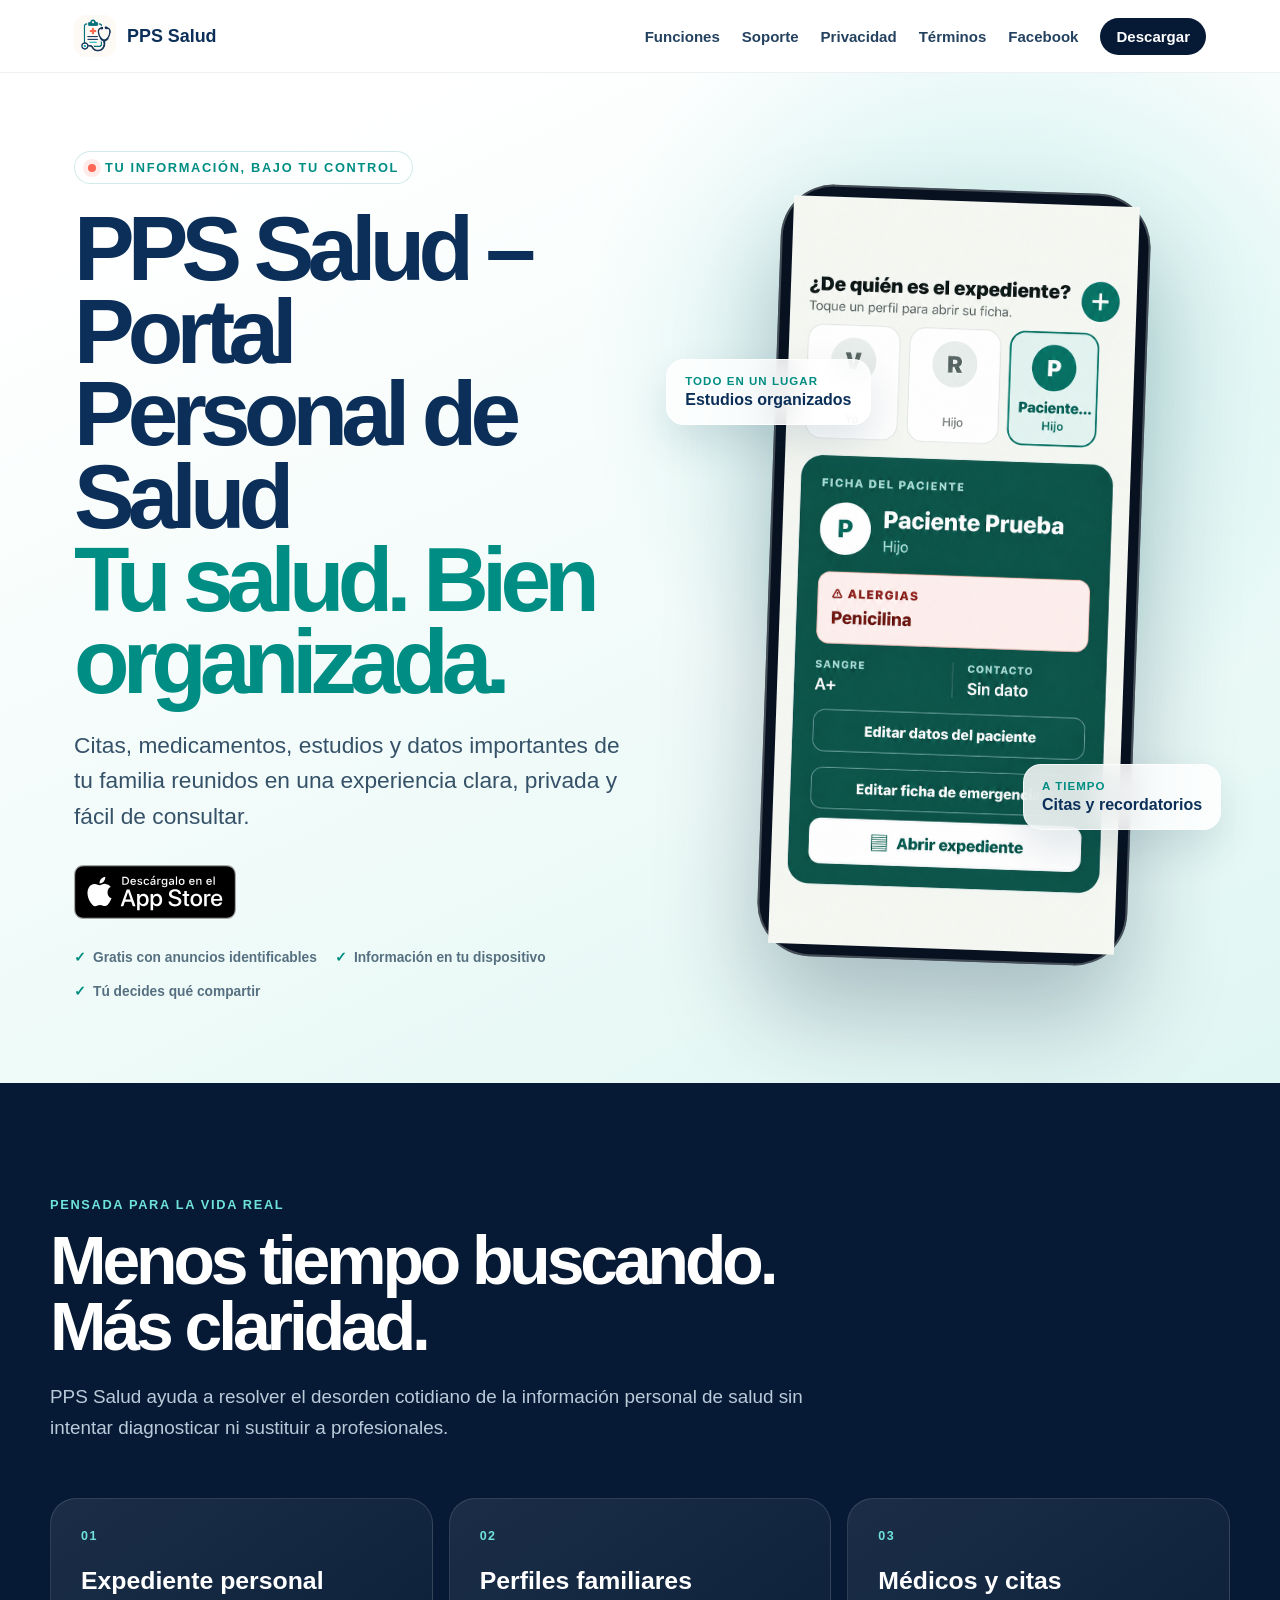
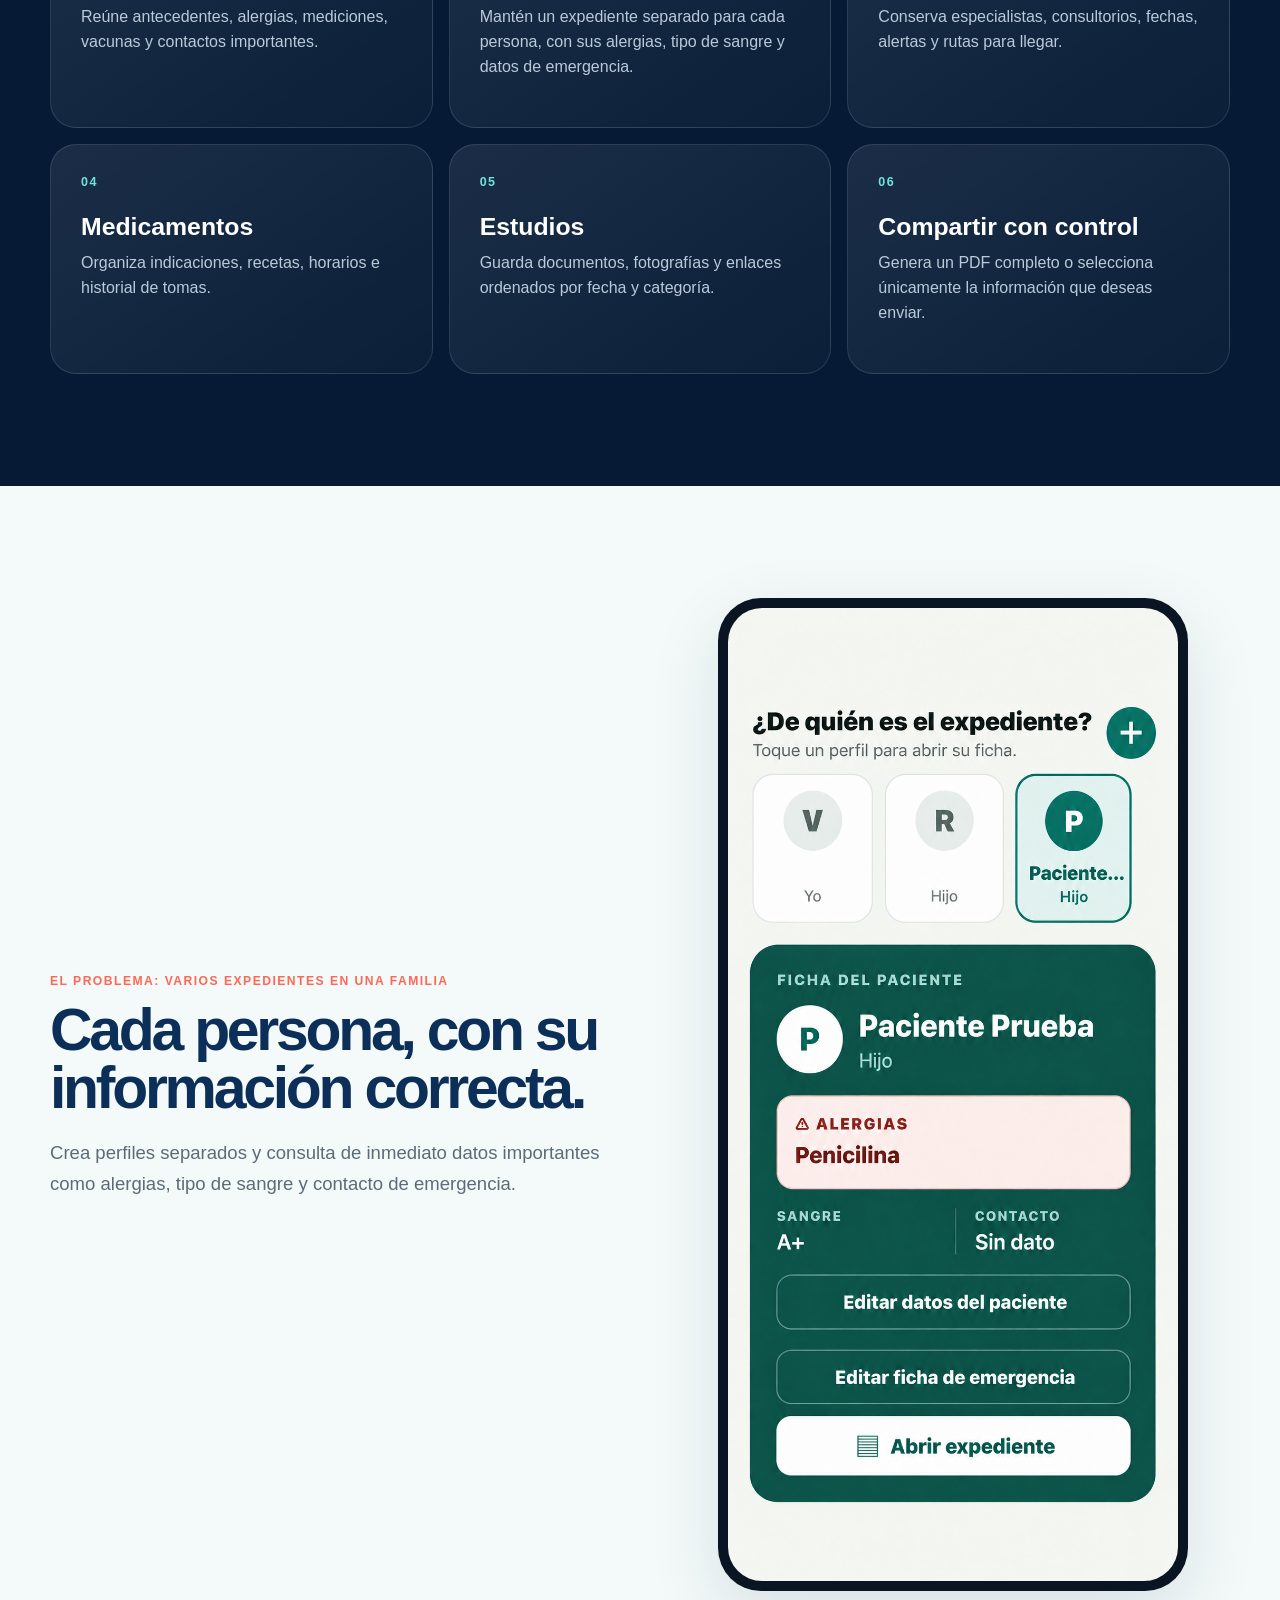
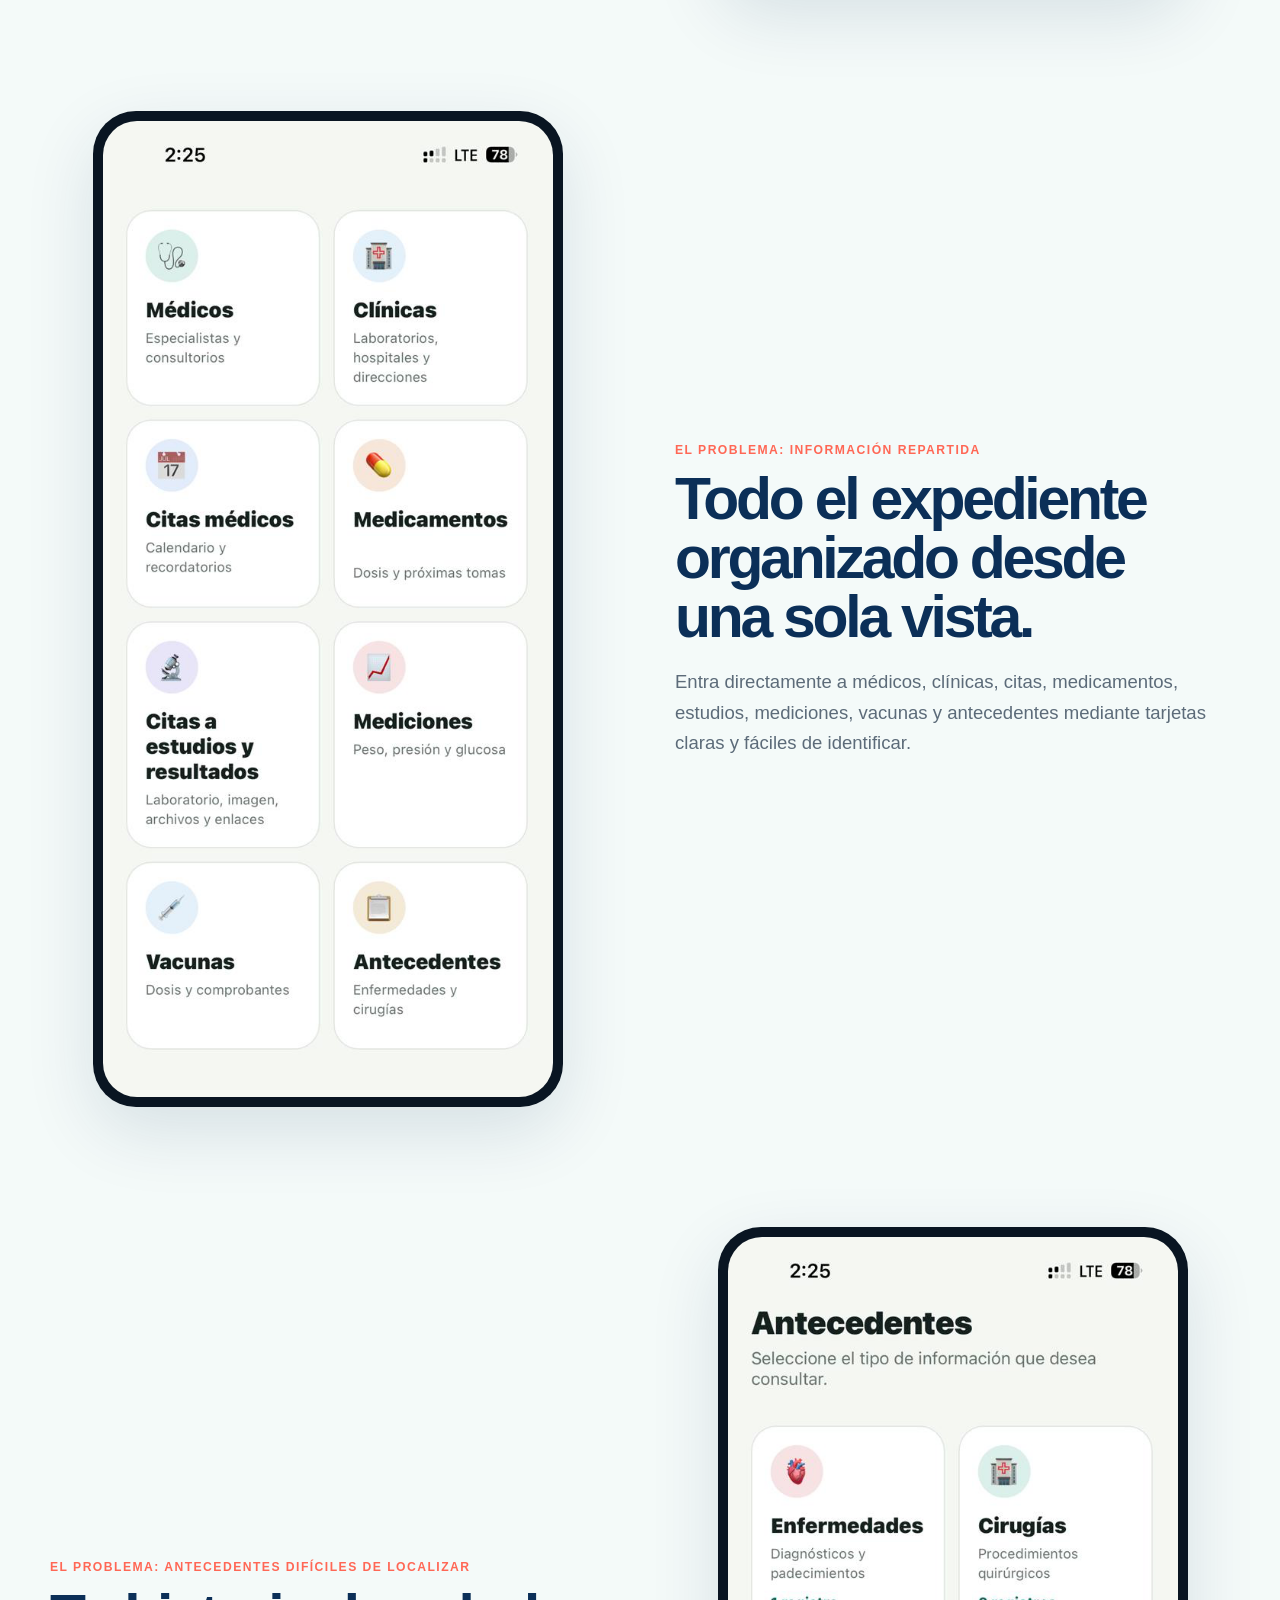
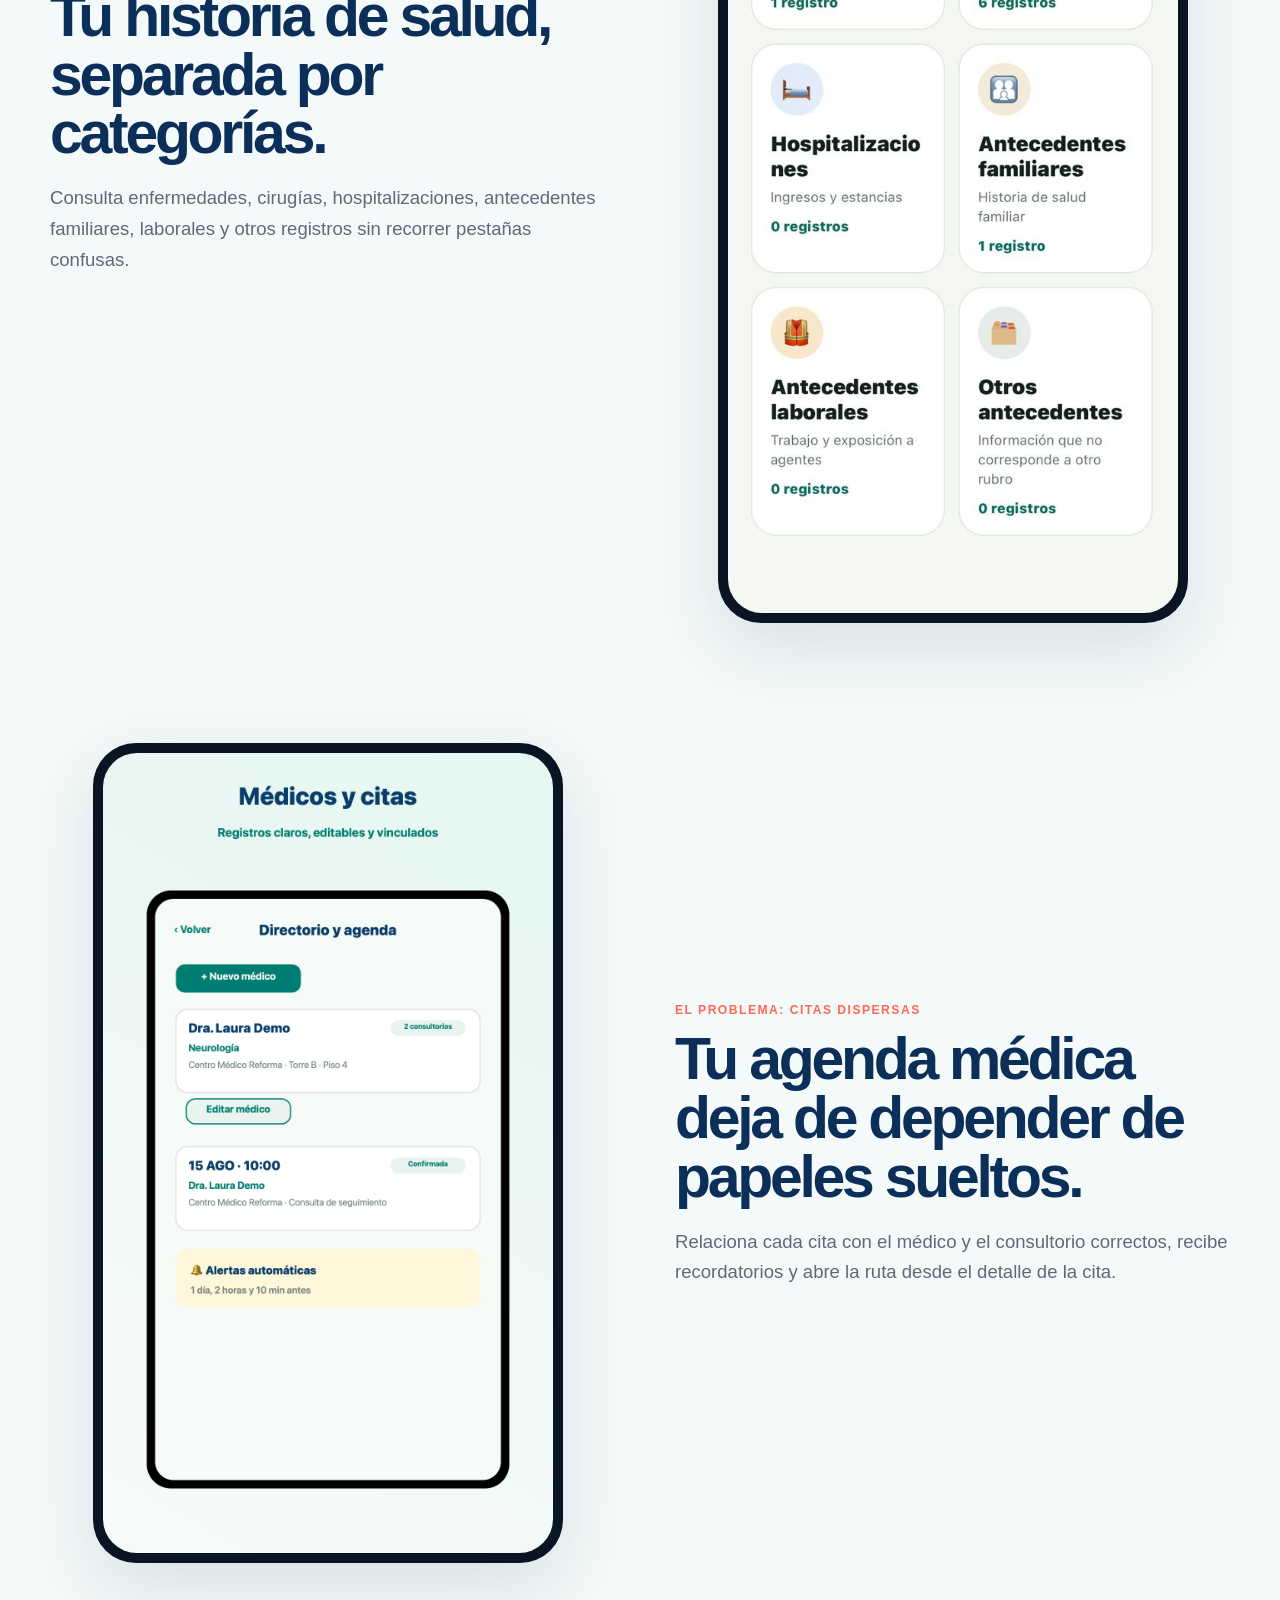
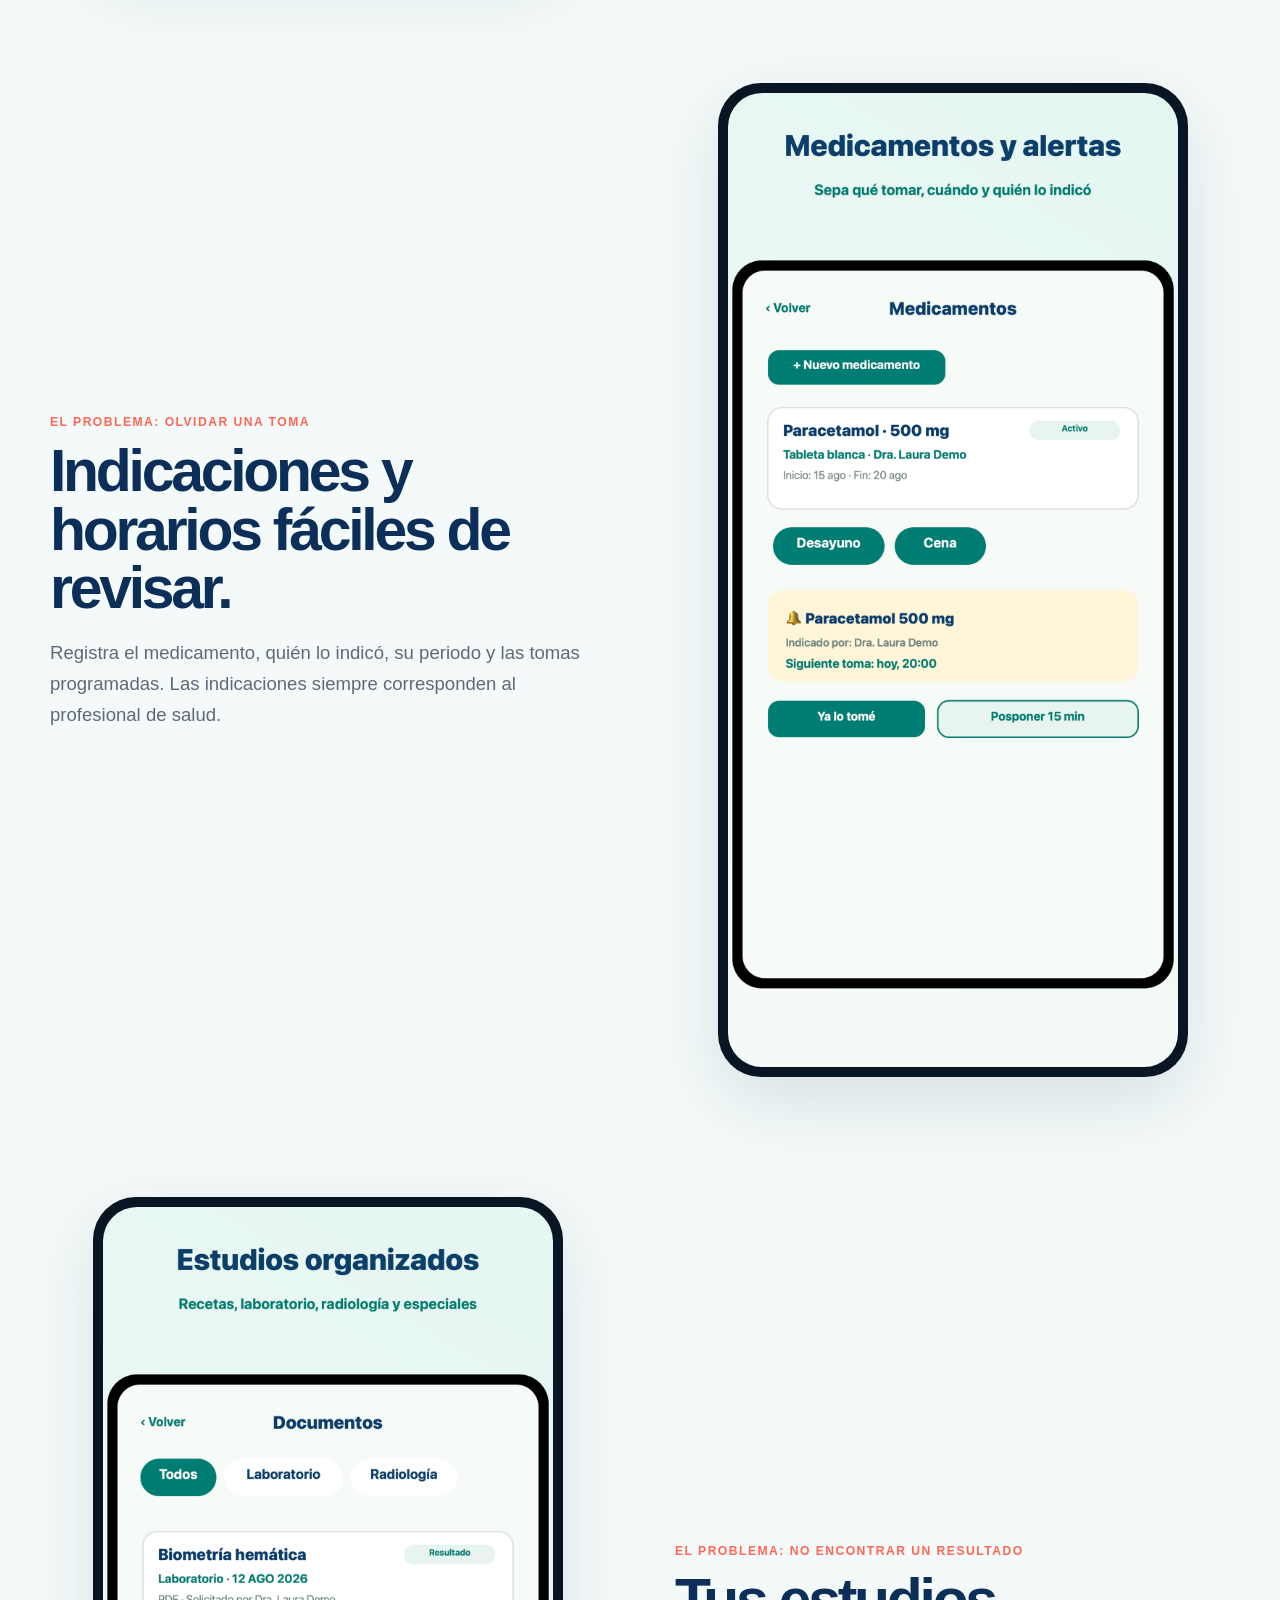
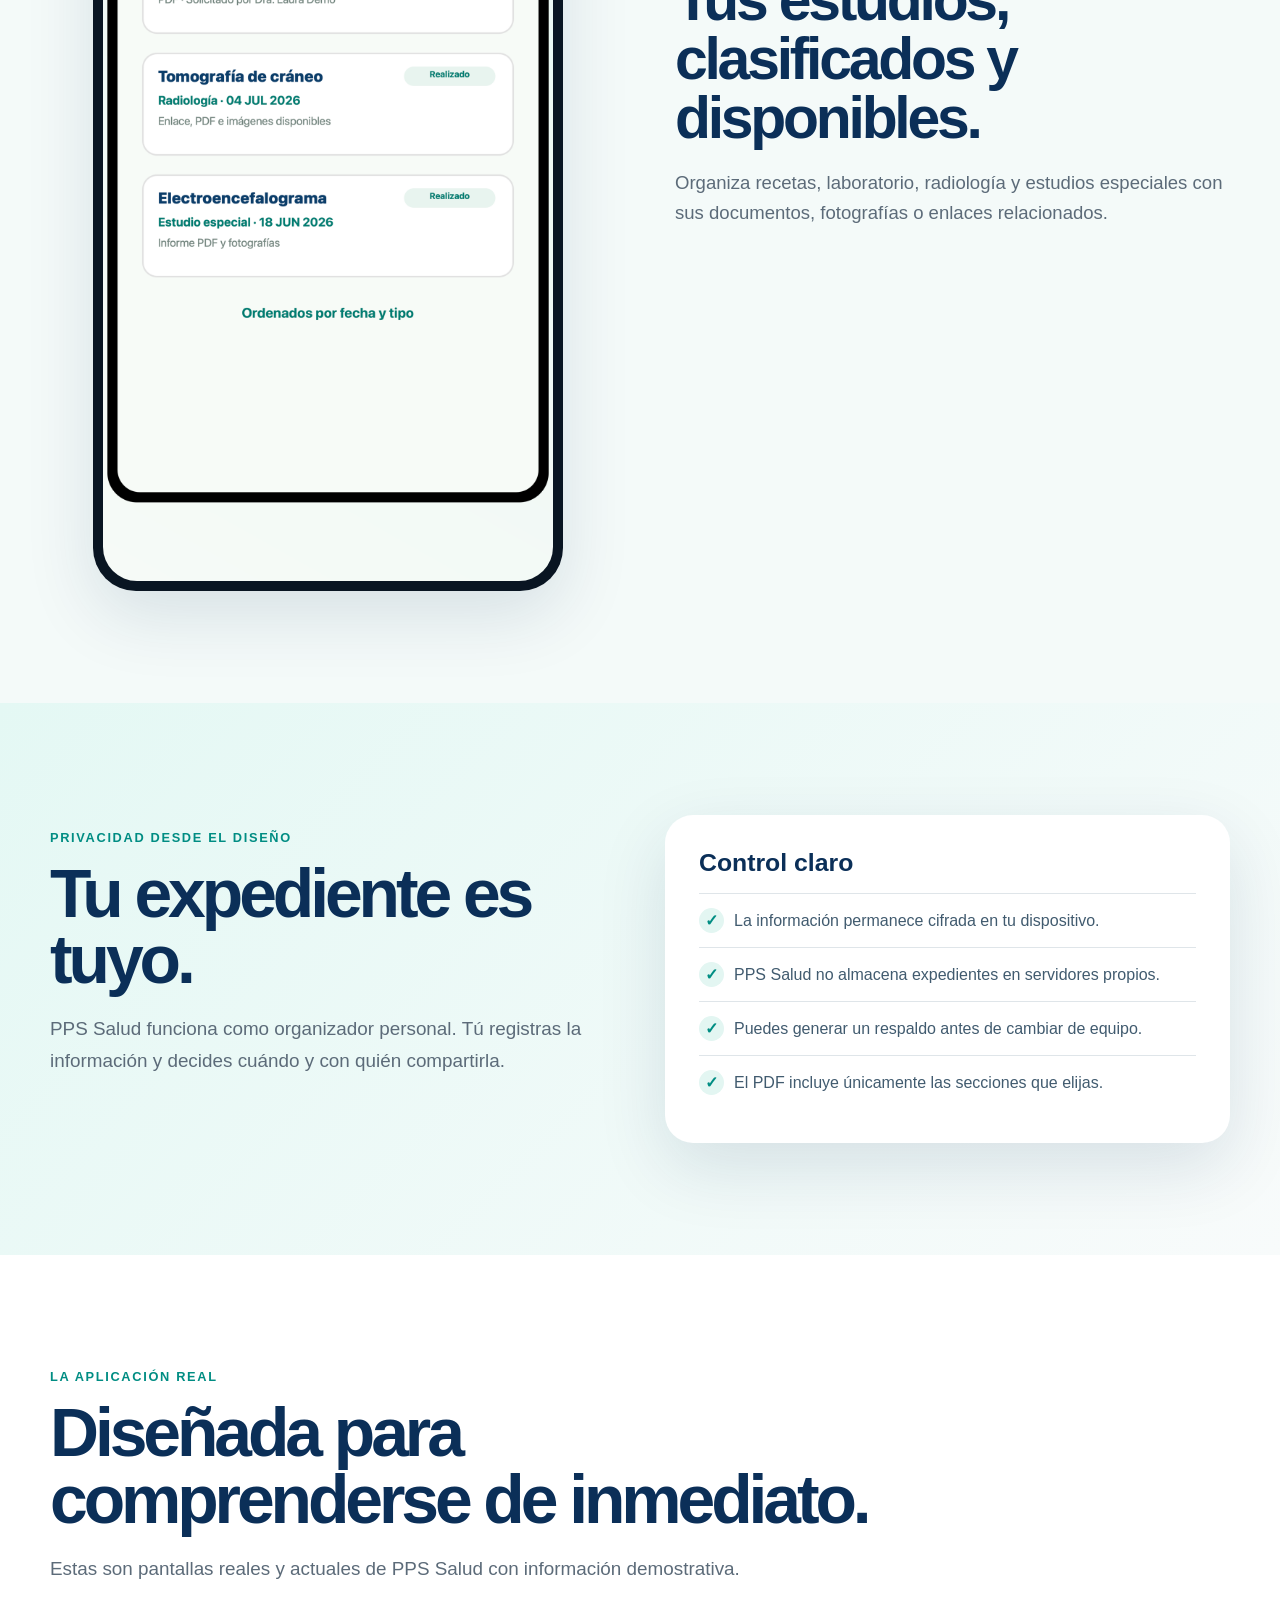
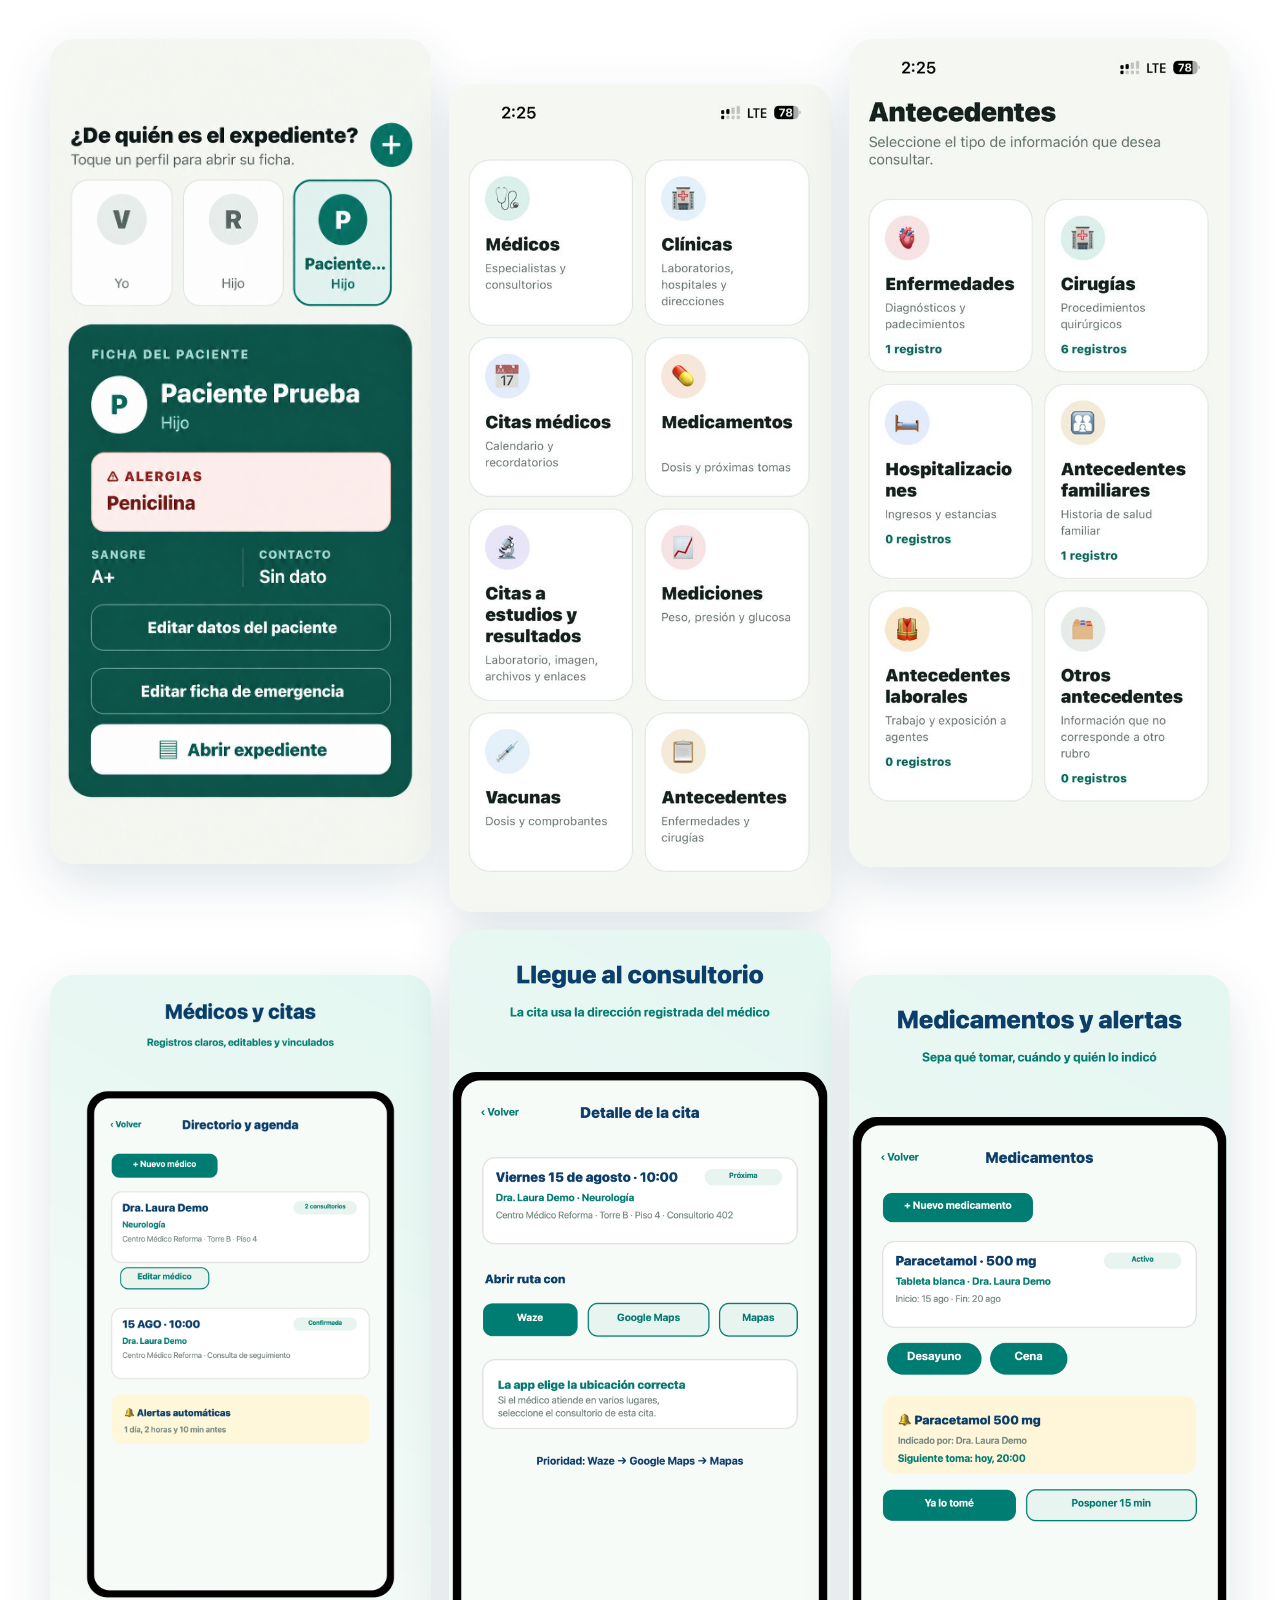
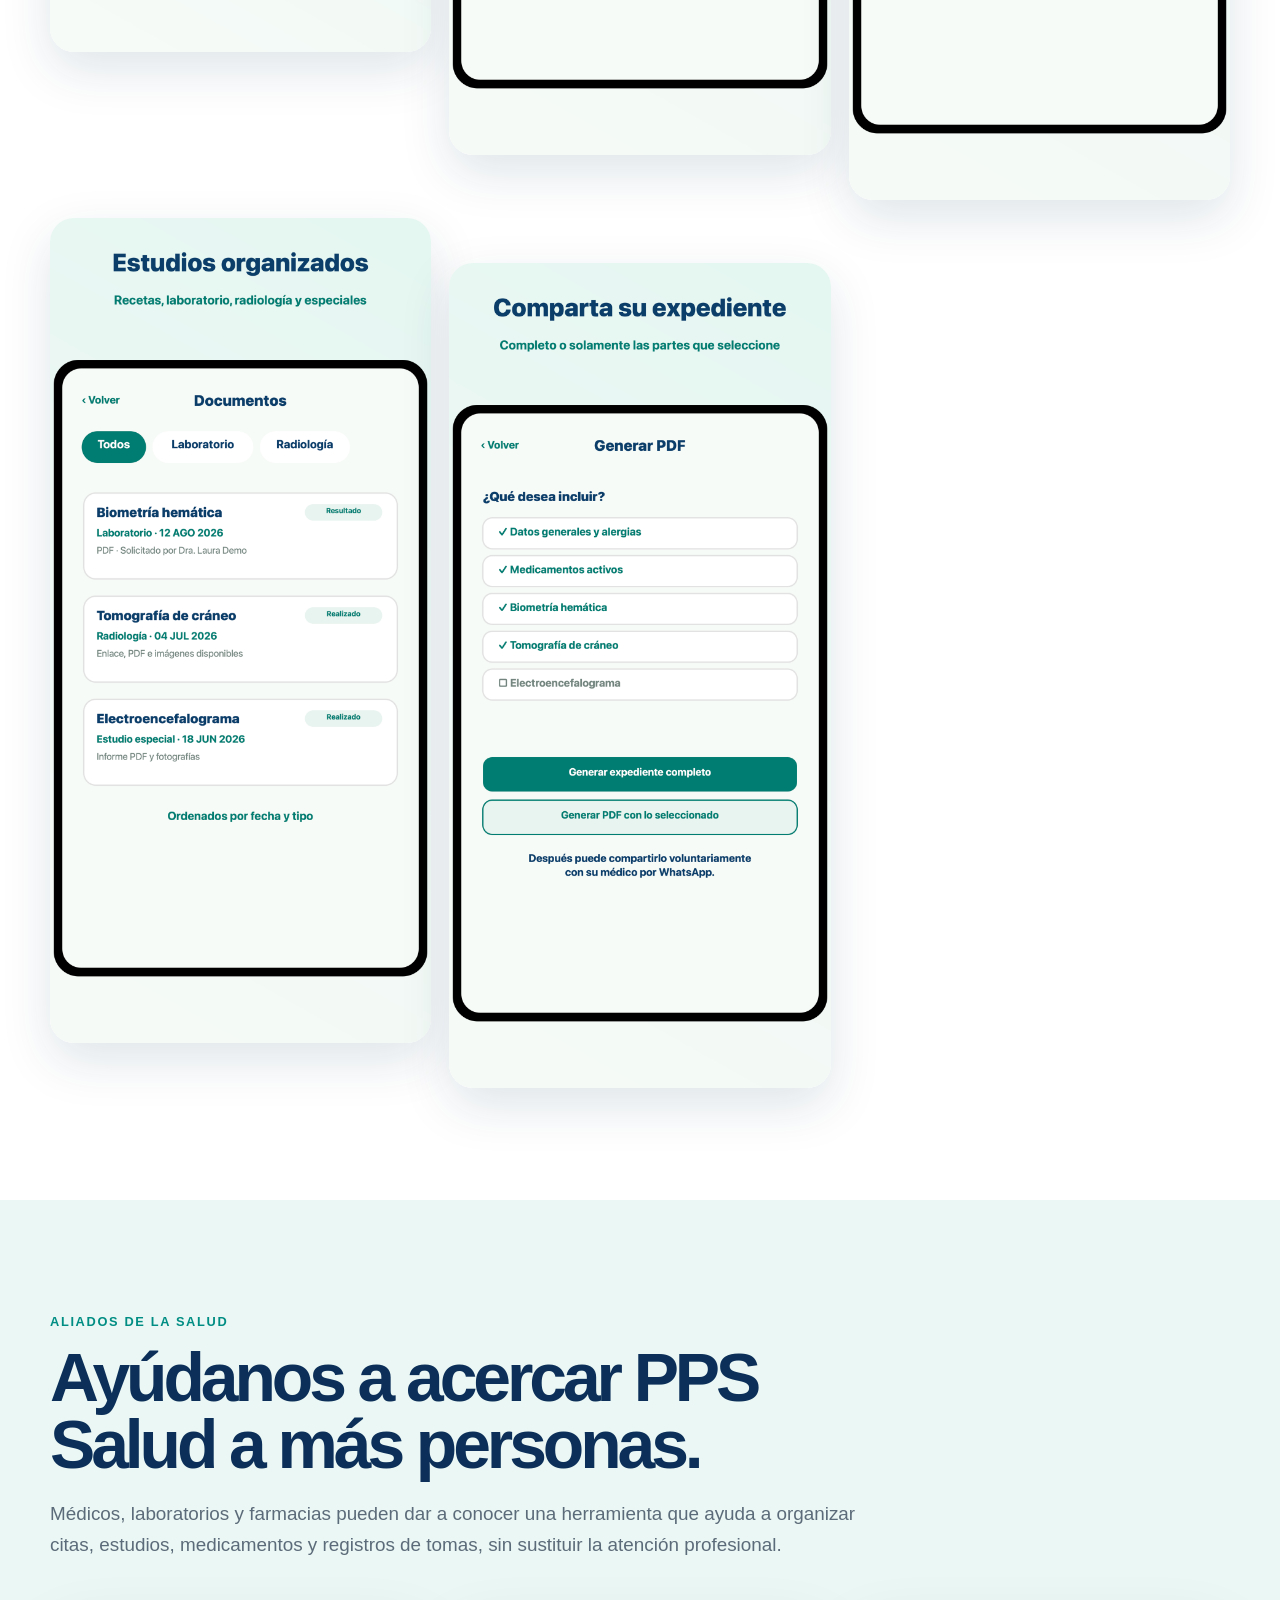
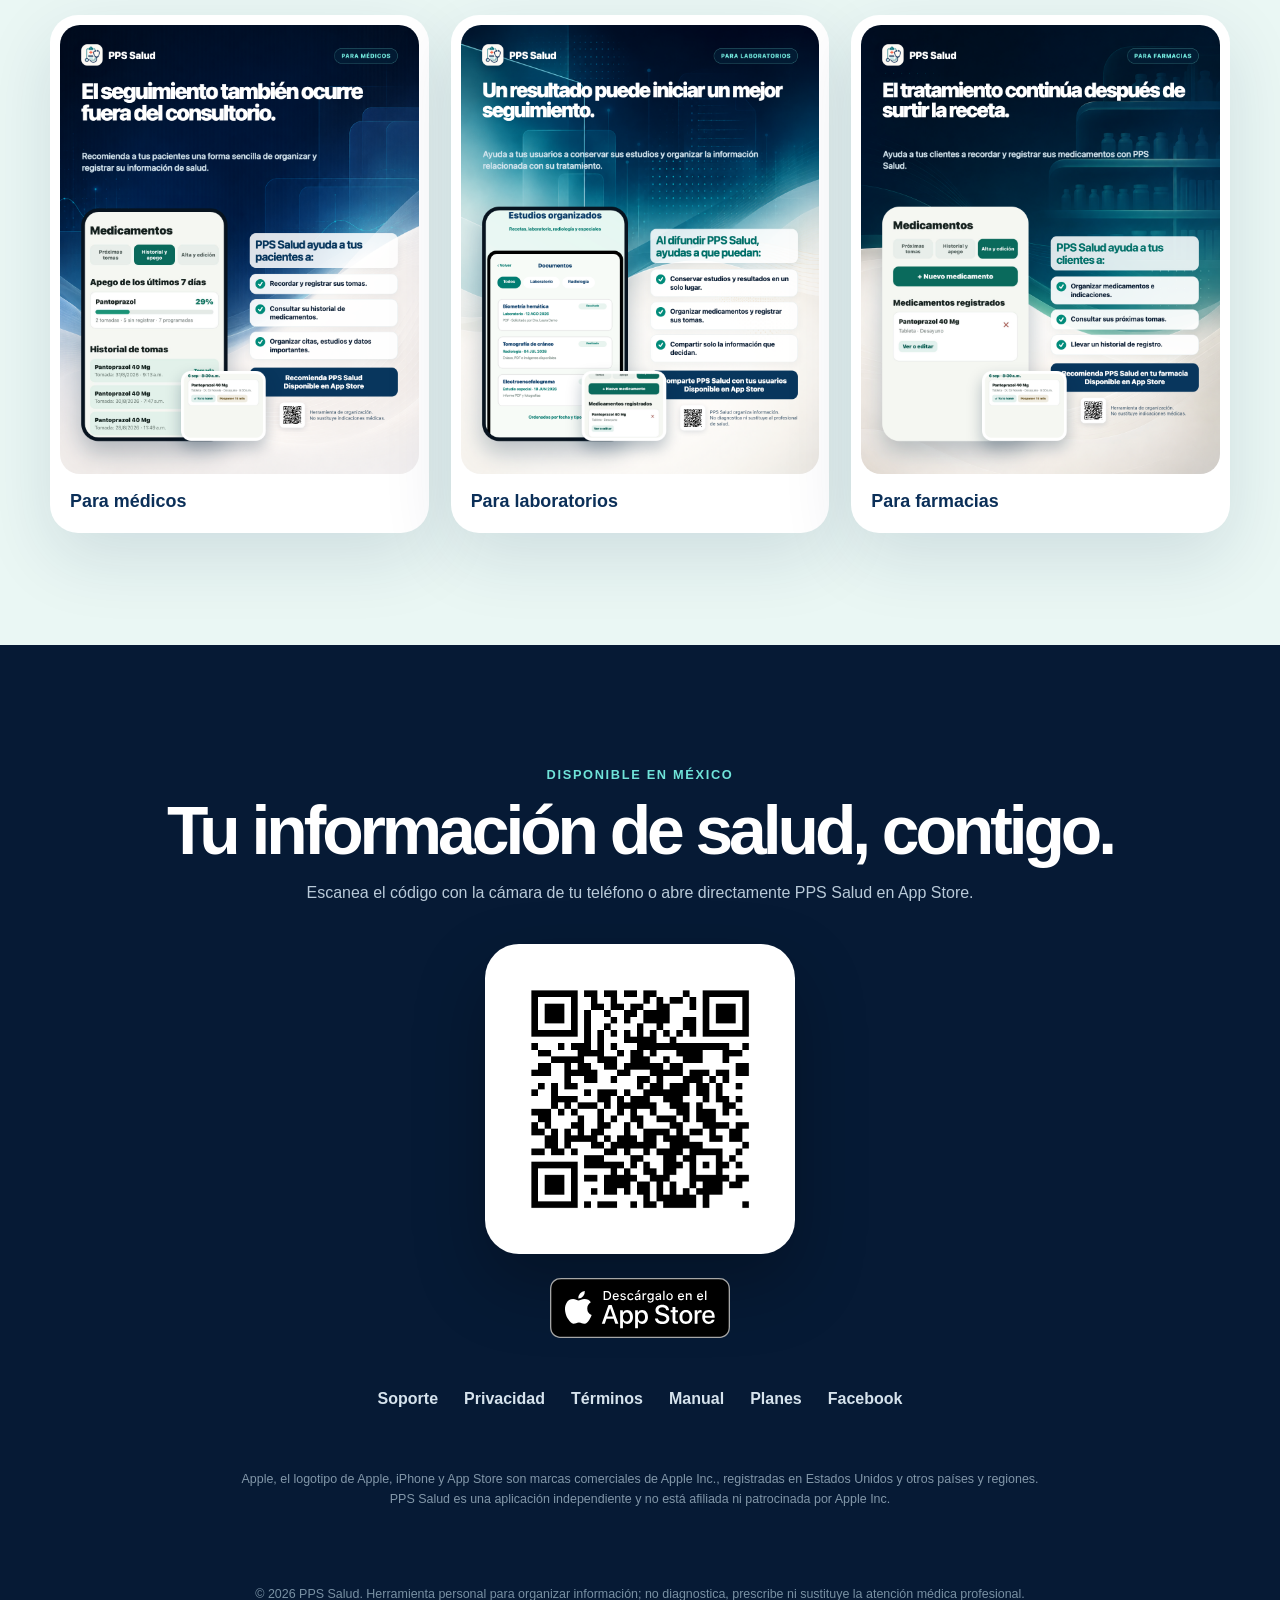
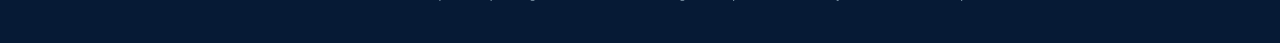
==== conoce/index.html @ cf71a332 "Convierte ppssalud.com en el sitio principal" ====
<!doctype html>
<html lang="es-MX">
<head>
  <meta charset="utf-8">
  <meta name="viewport" content="width=device-width,initial-scale=1">
  <title>PPS Salud</title>
  <link rel="canonical" href="https://ppssalud.com/">
  <meta http-equiv="refresh" content="0;url=/">
  <script>location.replace('/');</script>
</head>
<body><p><a href="/">Ir al inicio de PPS Salud</a></p></body>
</html>
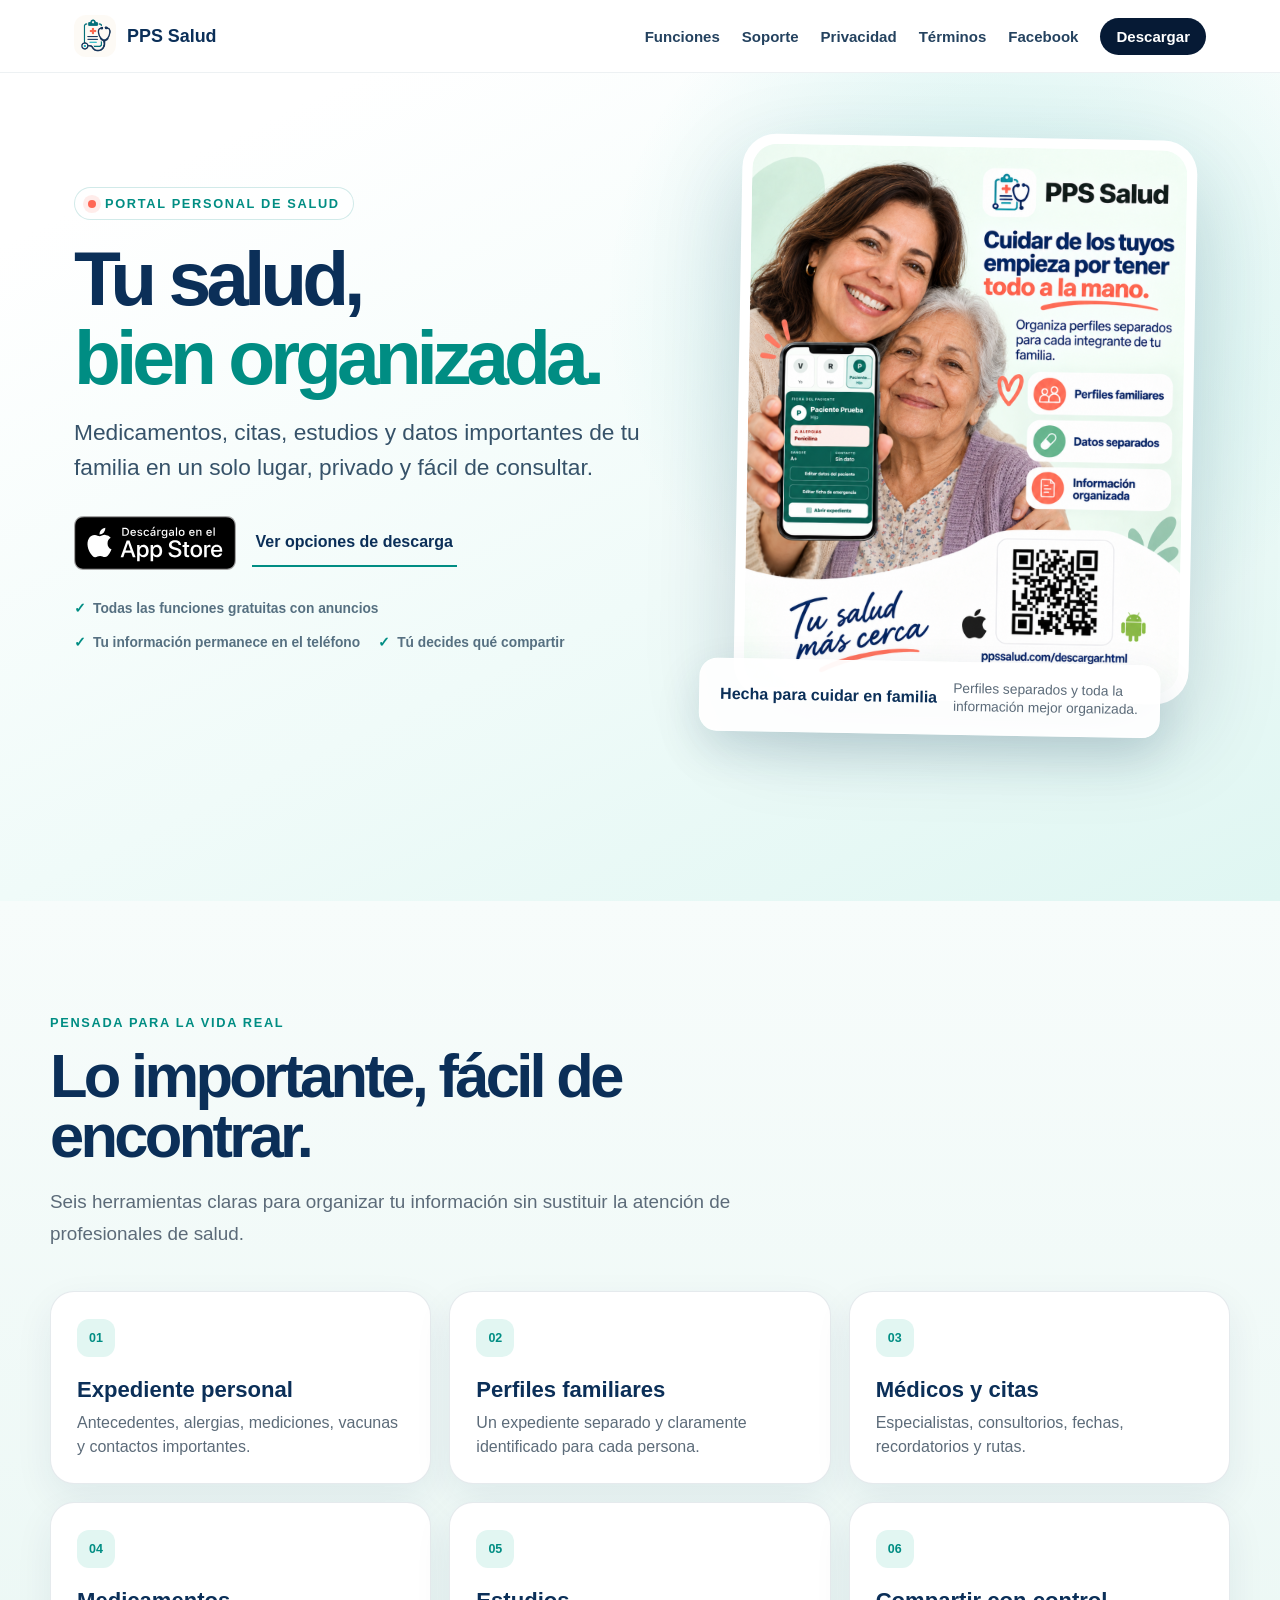
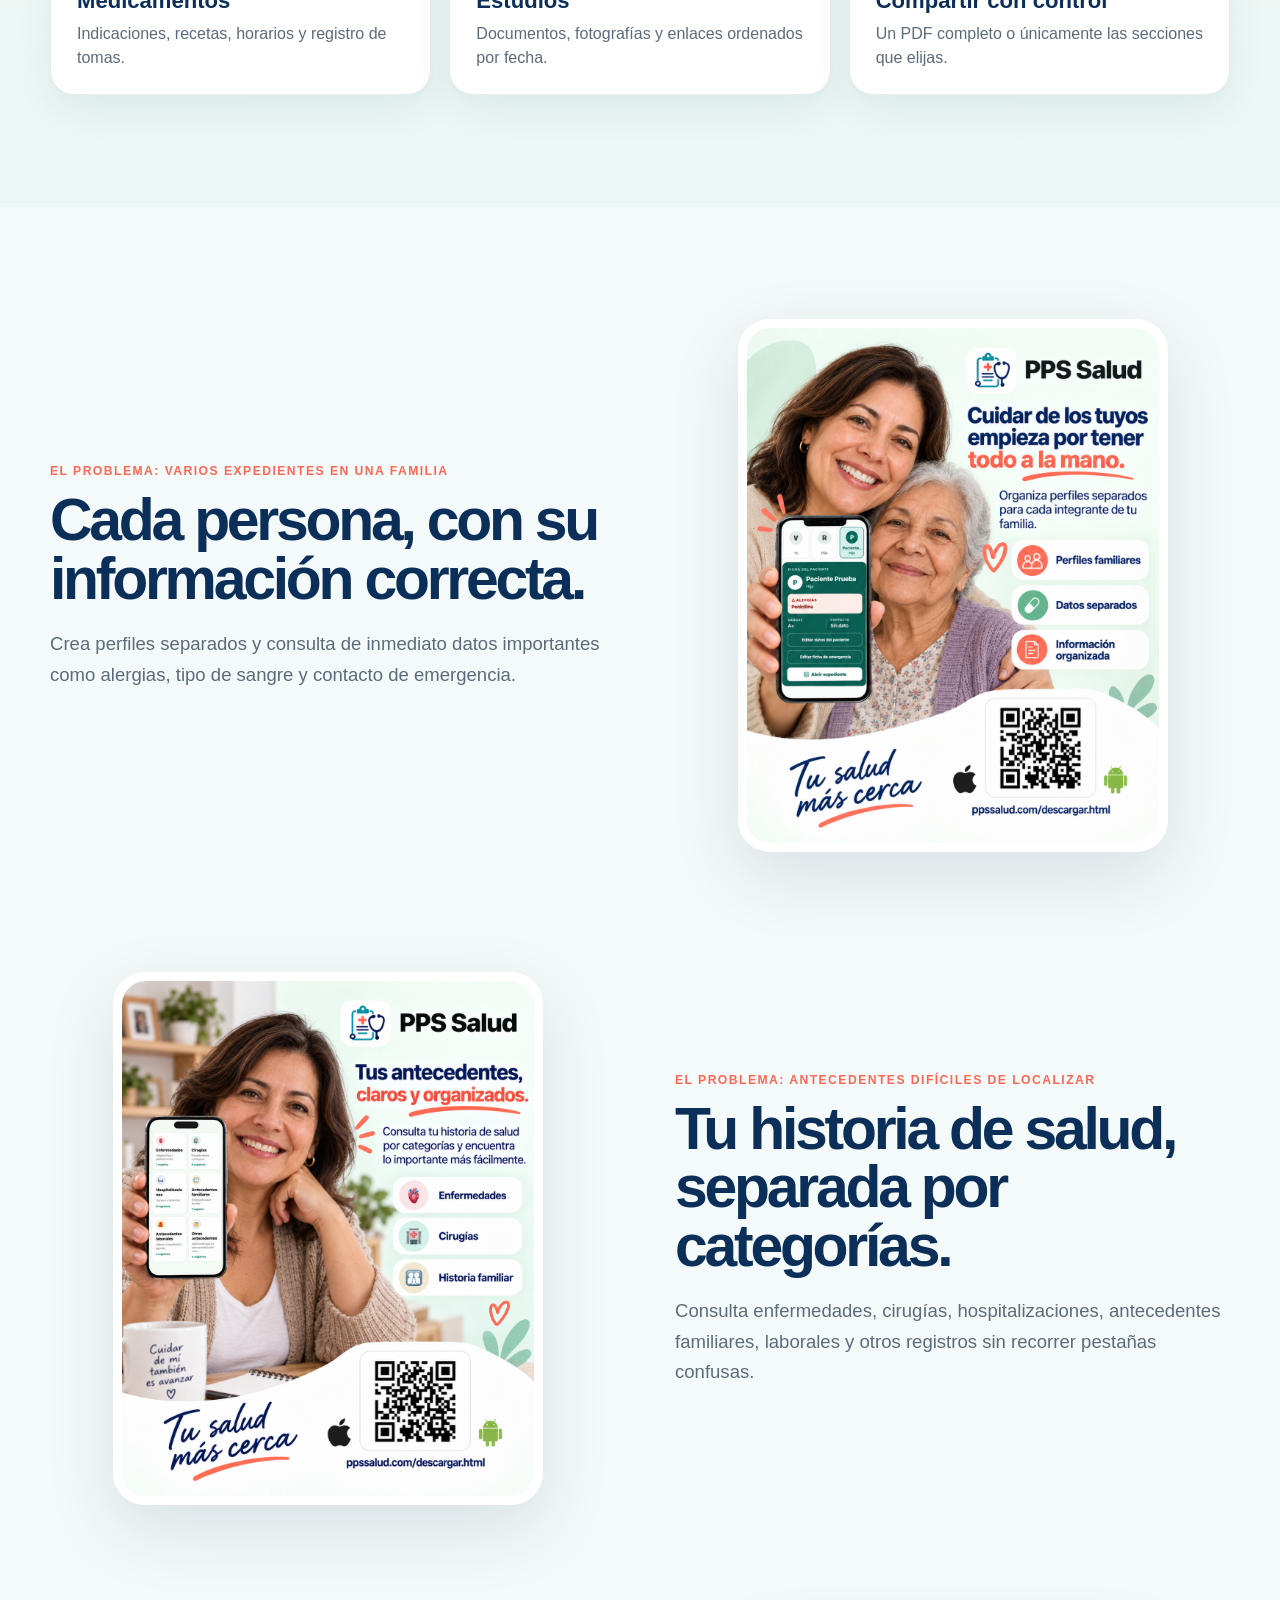
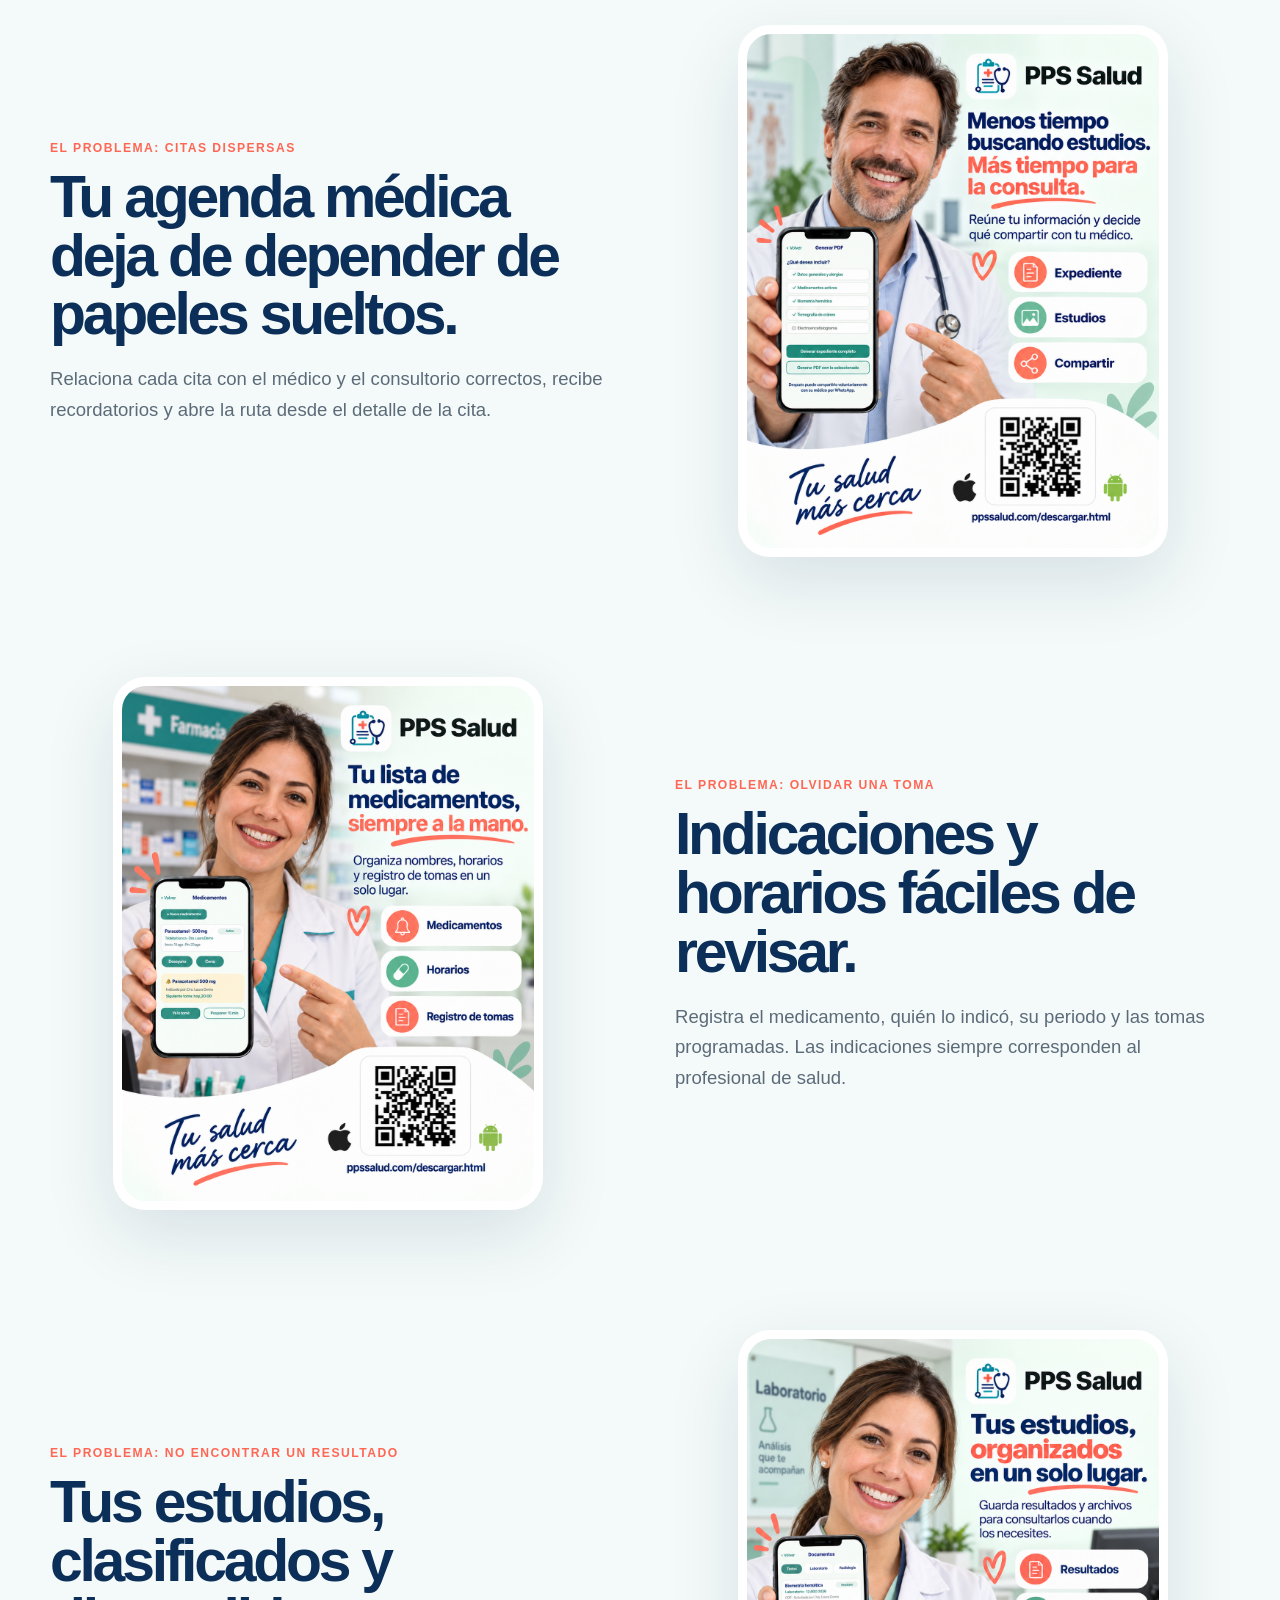
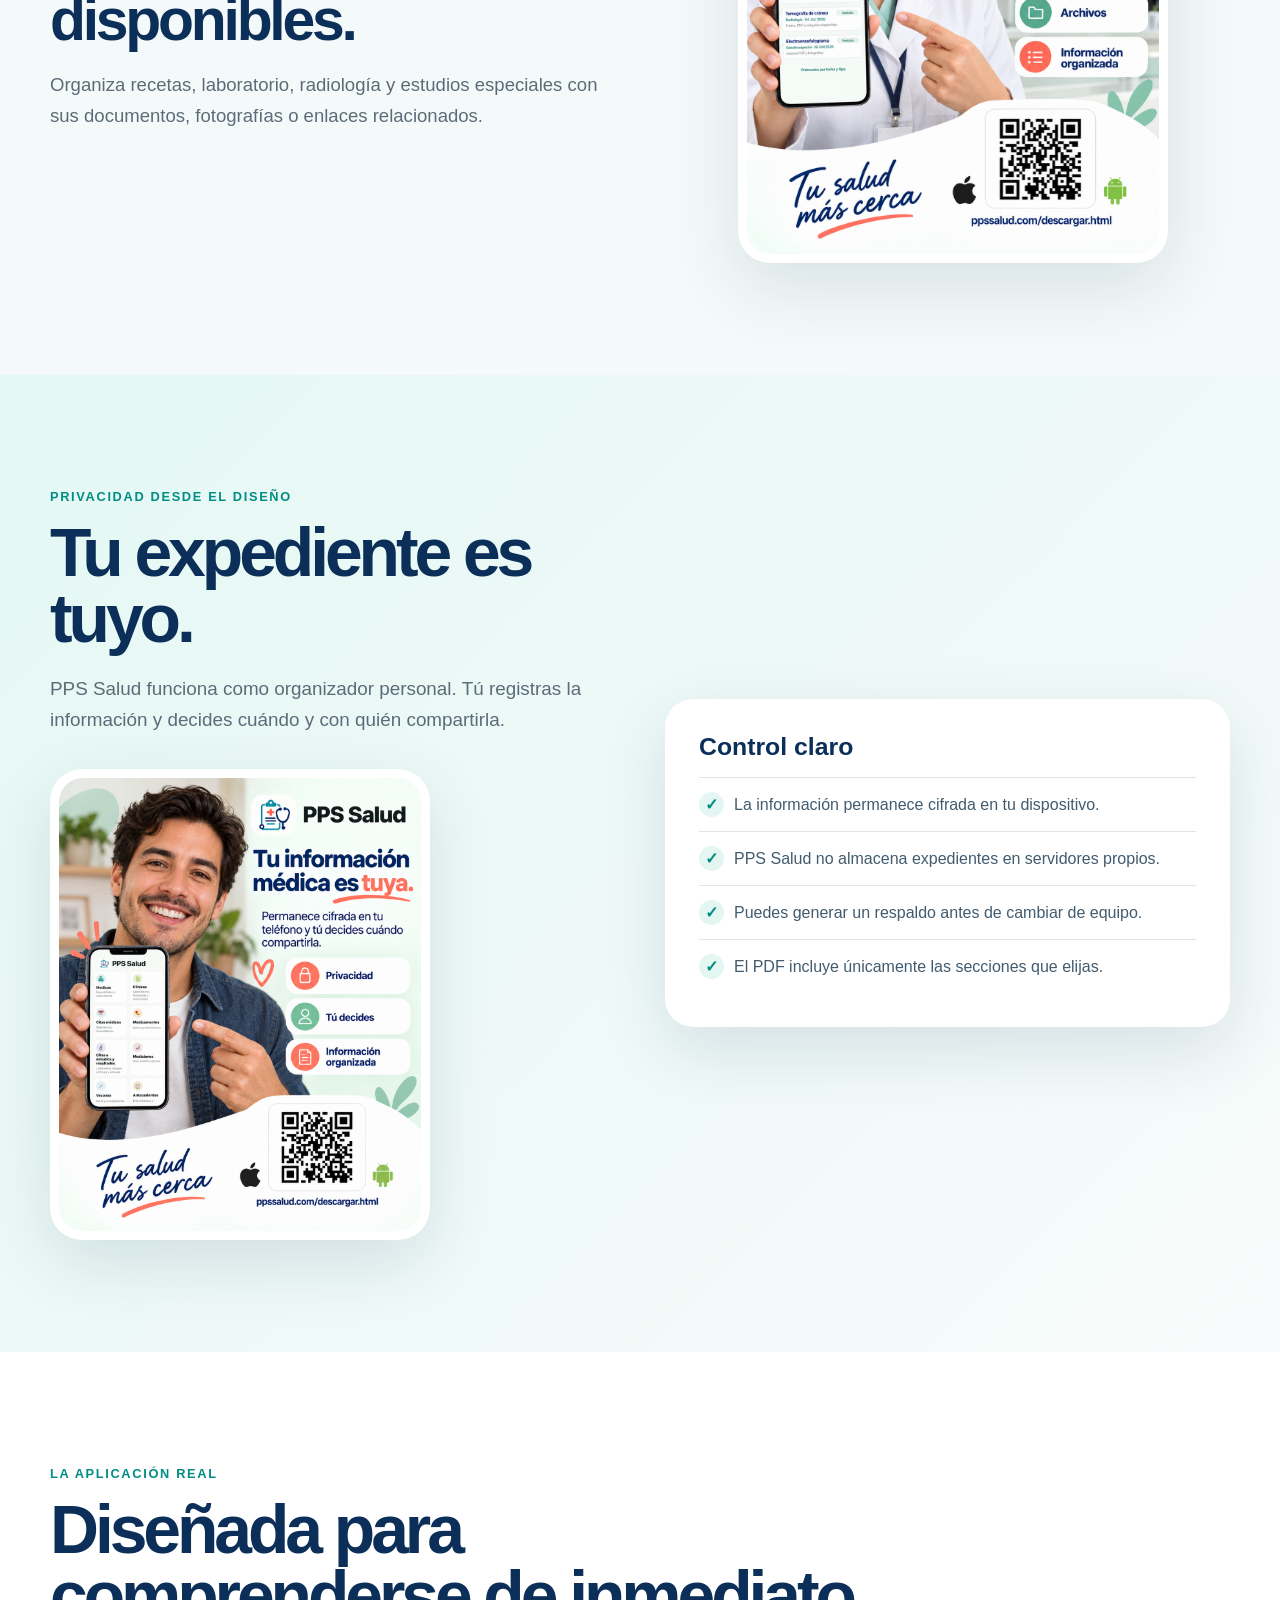
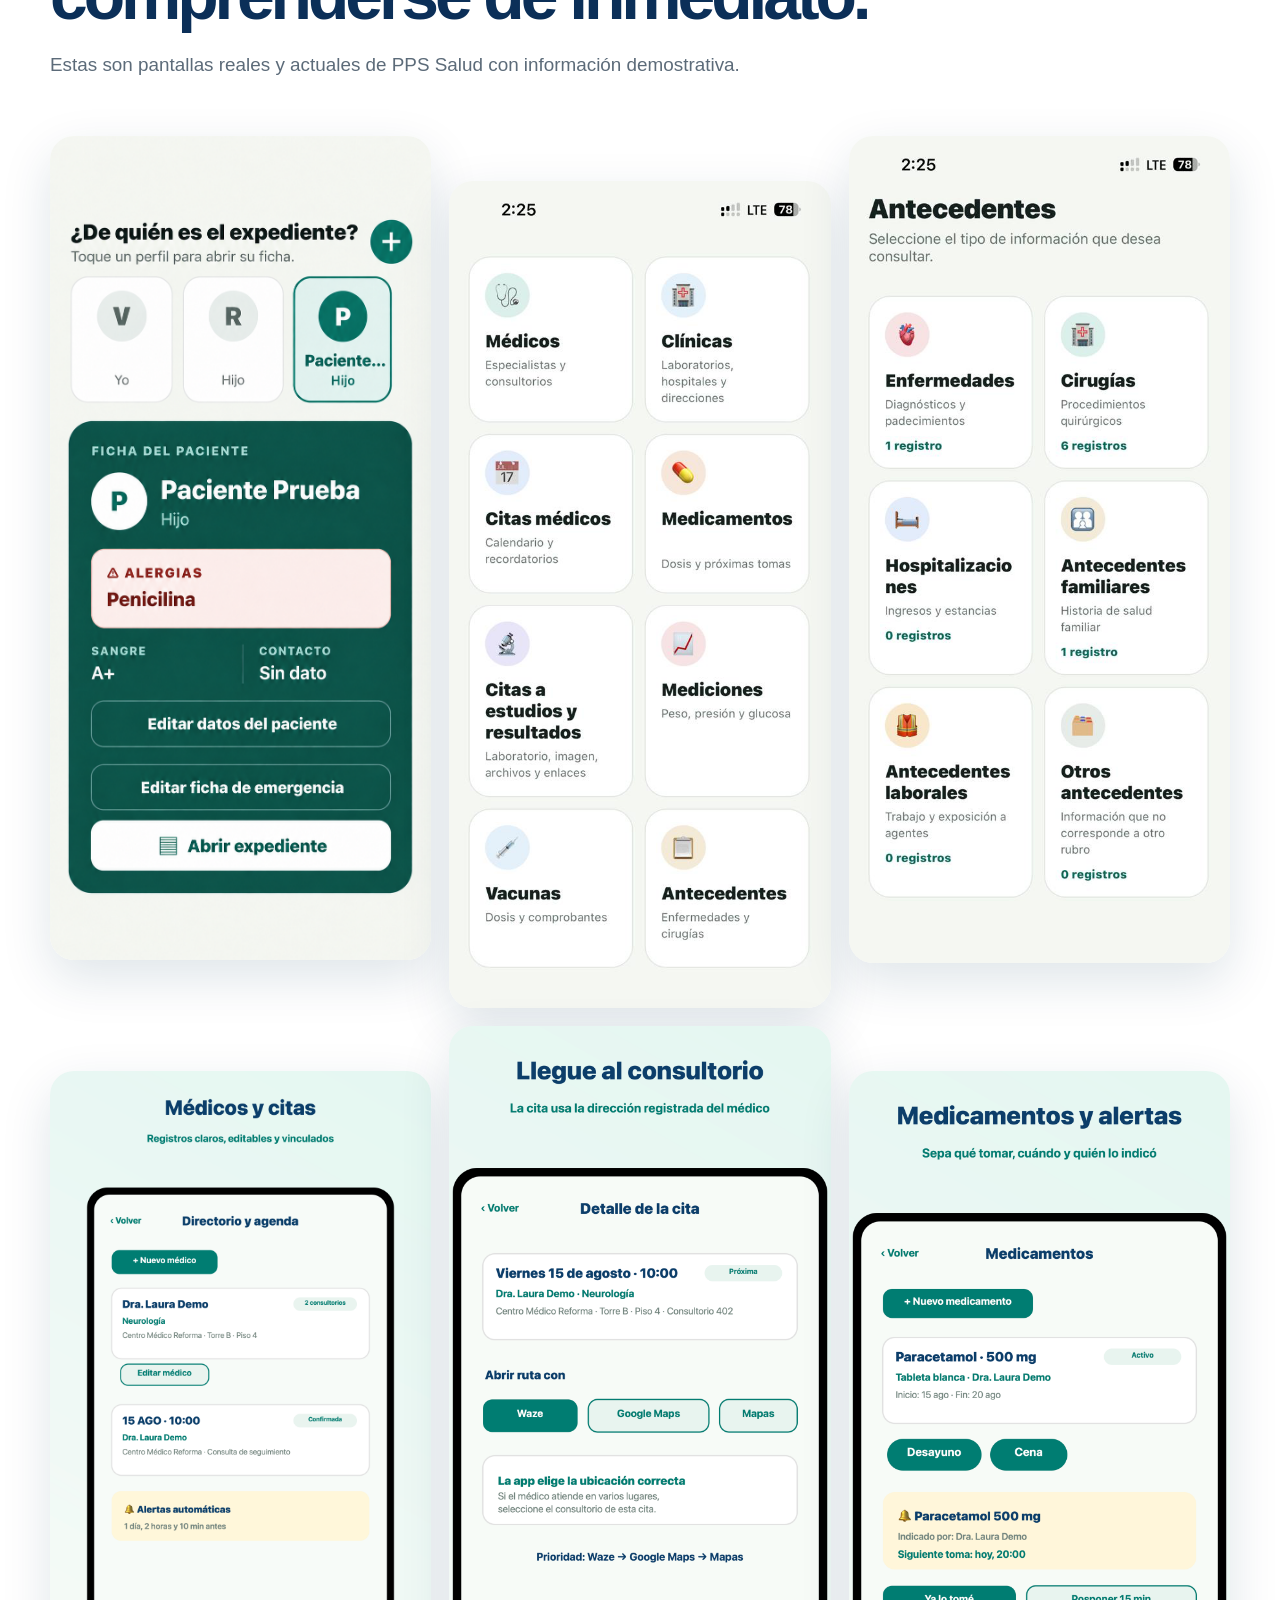
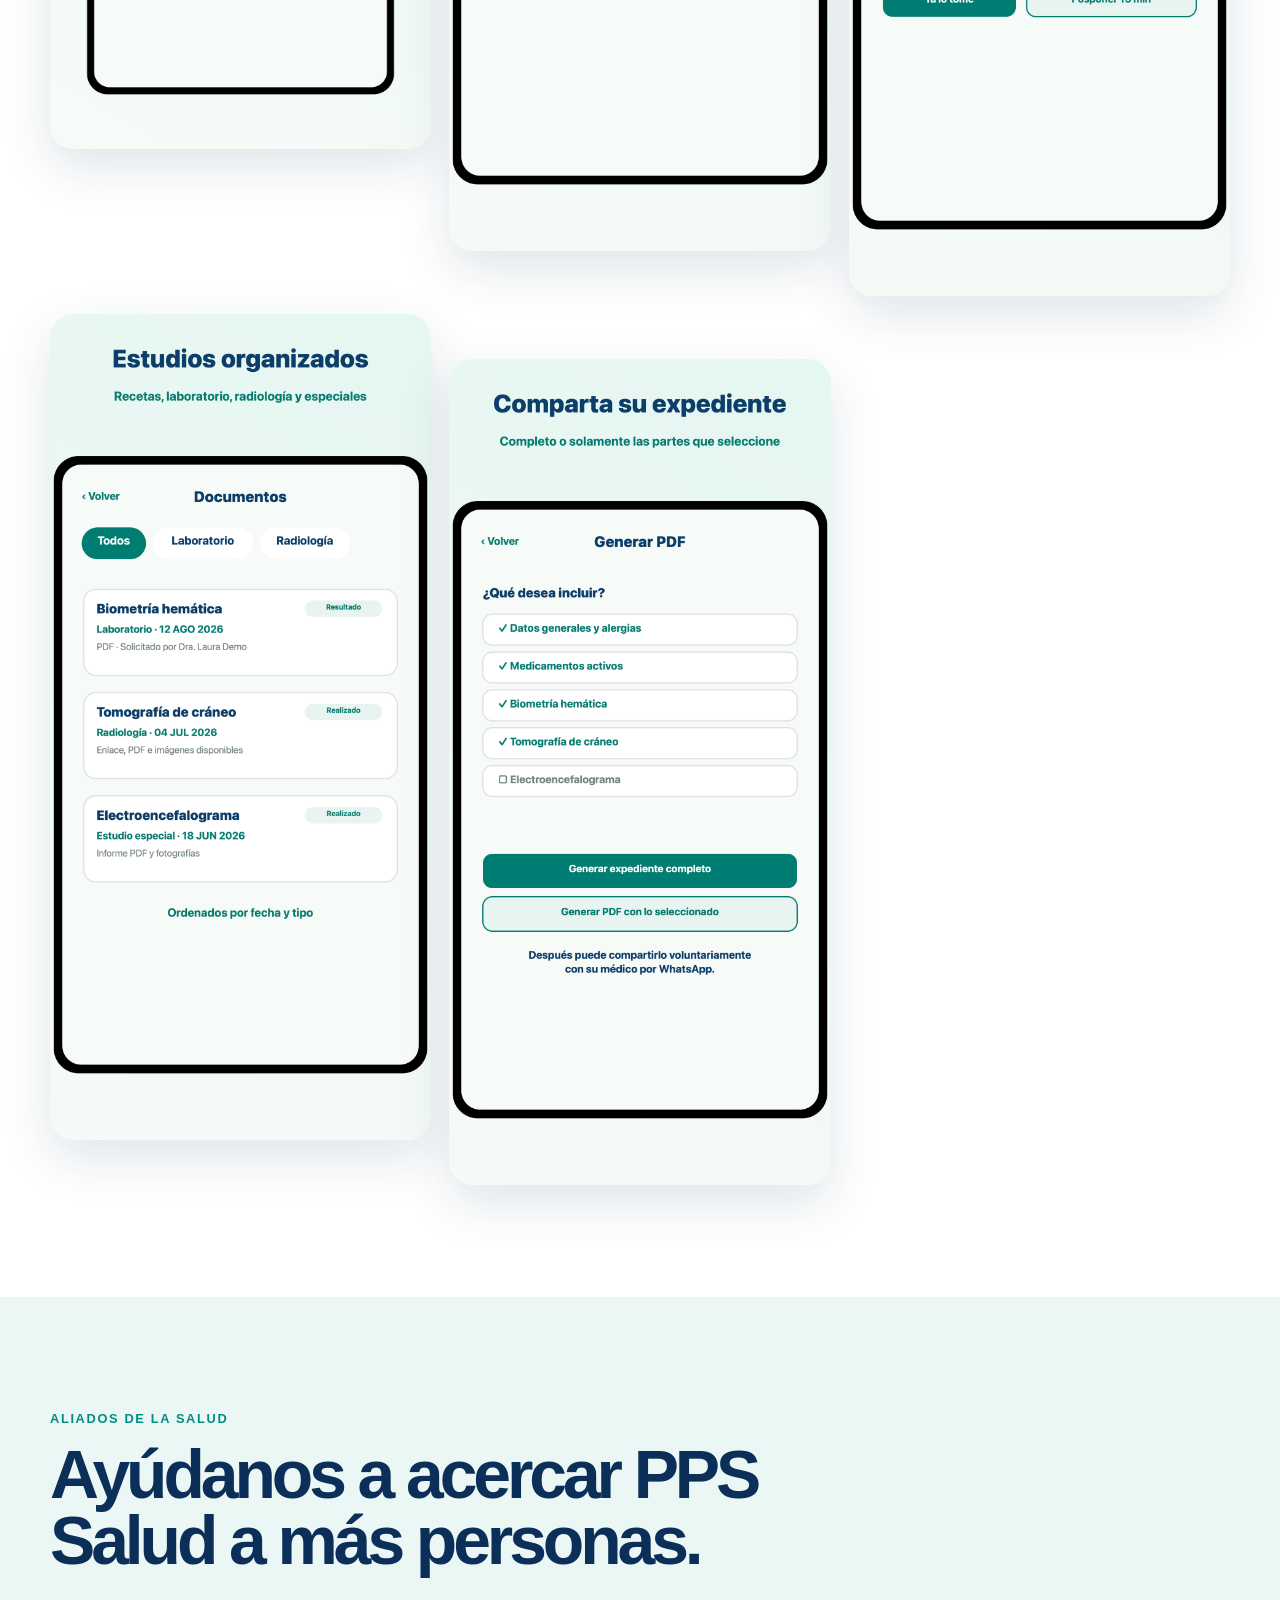
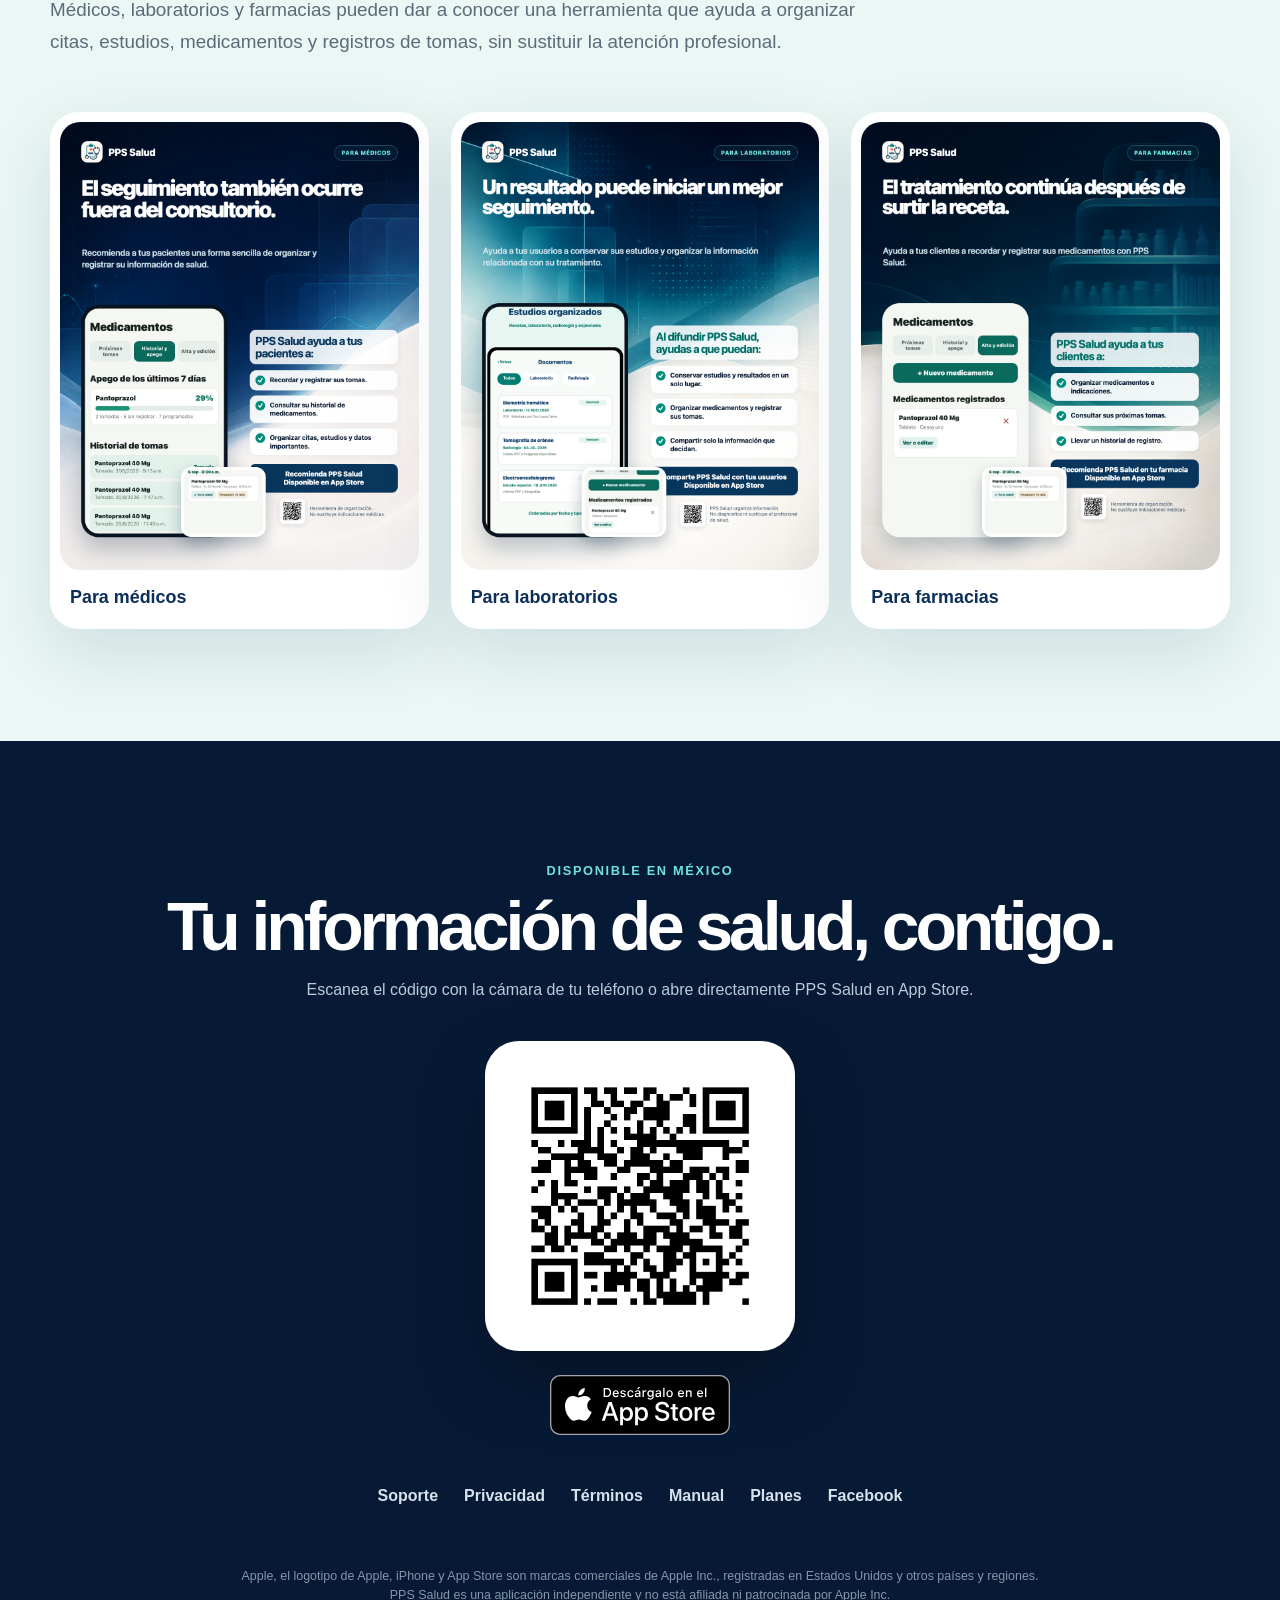
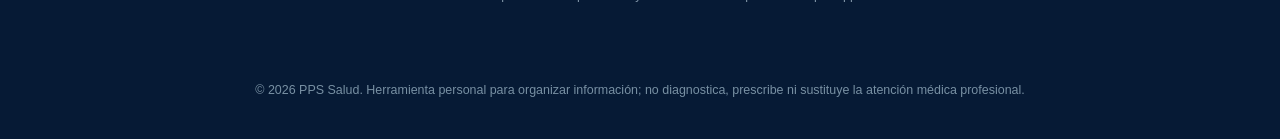
==== commit 50af8295: "Agrega verificacion de Google AdSense" ====
--- a/conoce/index.html
+++ b/conoce/index.html
@@ -7,6 +7,7 @@
   <link rel="canonical" href="https://ppssalud.com/">
   <meta http-equiv="refresh" content="0;url=/">
   <script>location.replace('/');</script>
+  <script async src="https://pagead2.googlesyndication.com/pagead/js/adsbygoogle.js?client=ca-pub-6480744646471189" crossorigin="anonymous"></script>
 </head>
 <body><p><a href="/">Ir al inicio de PPS Salud</a></p></body>
 </html>
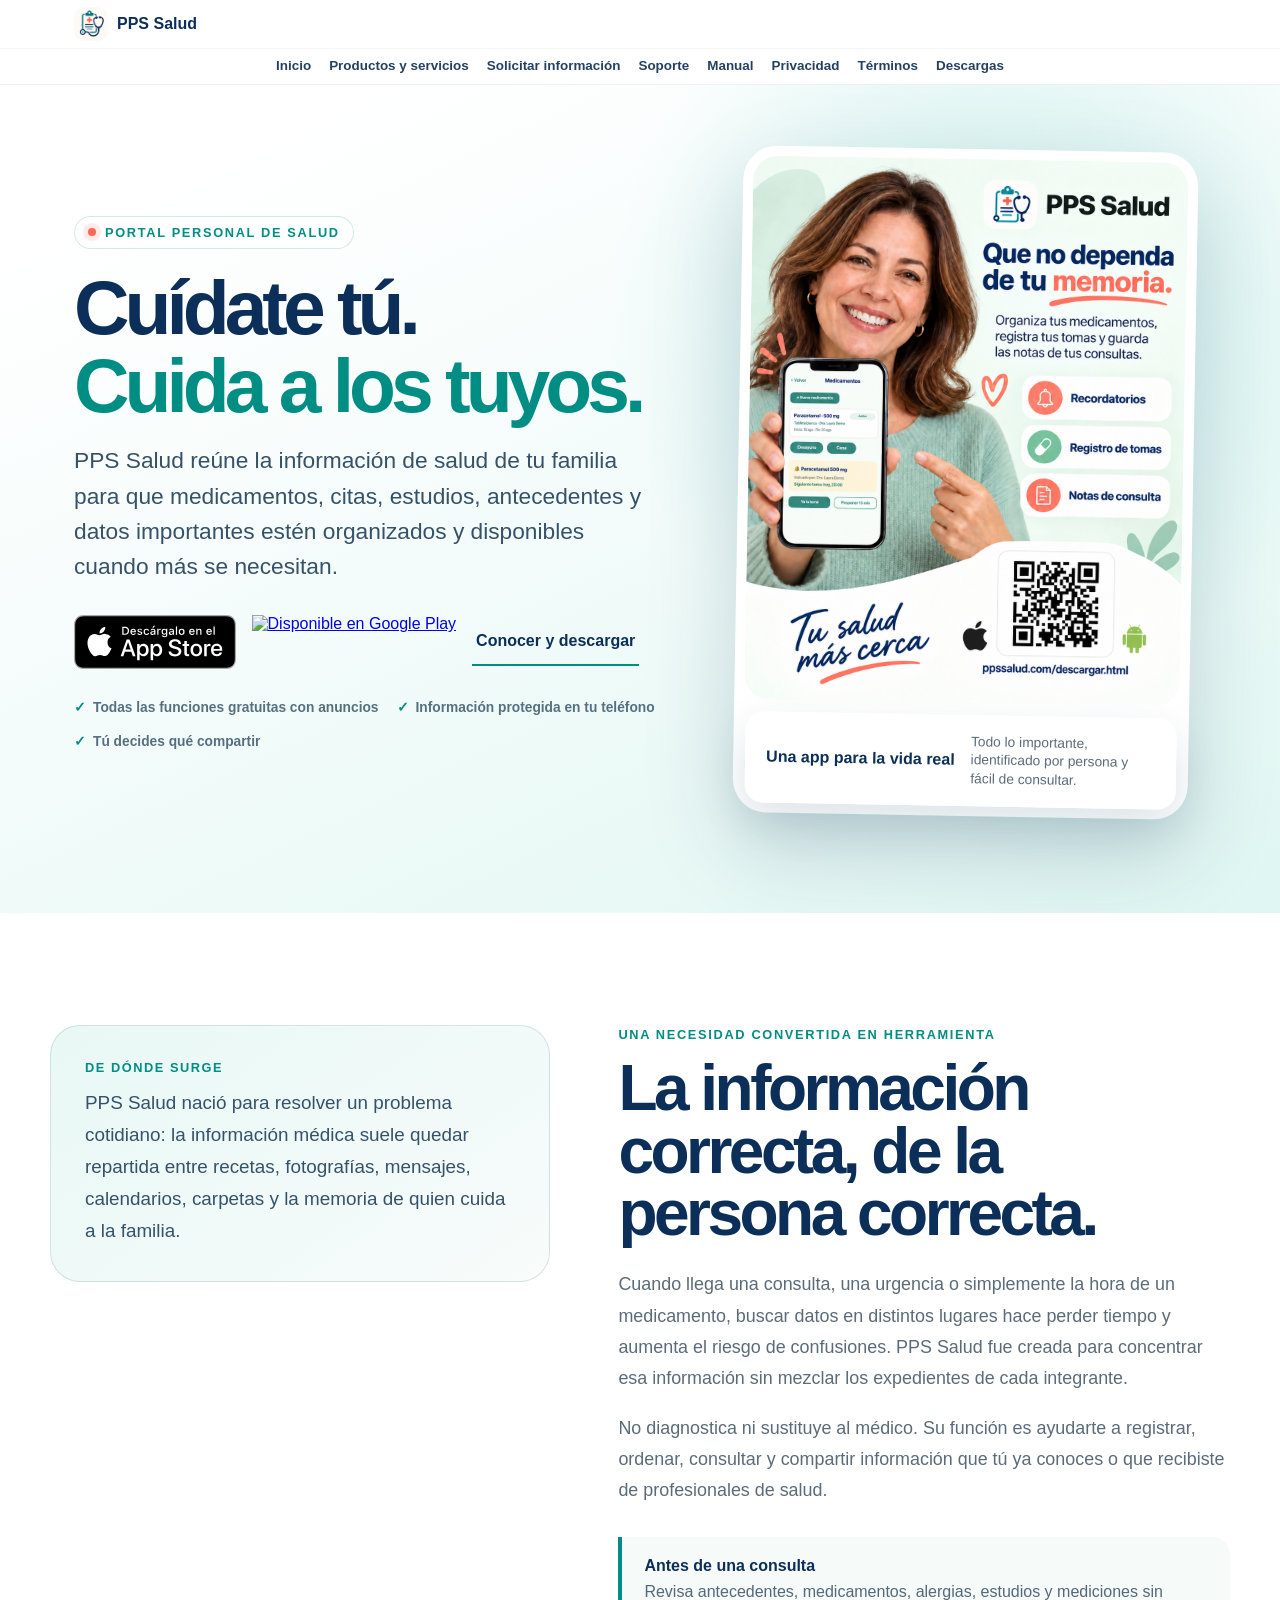
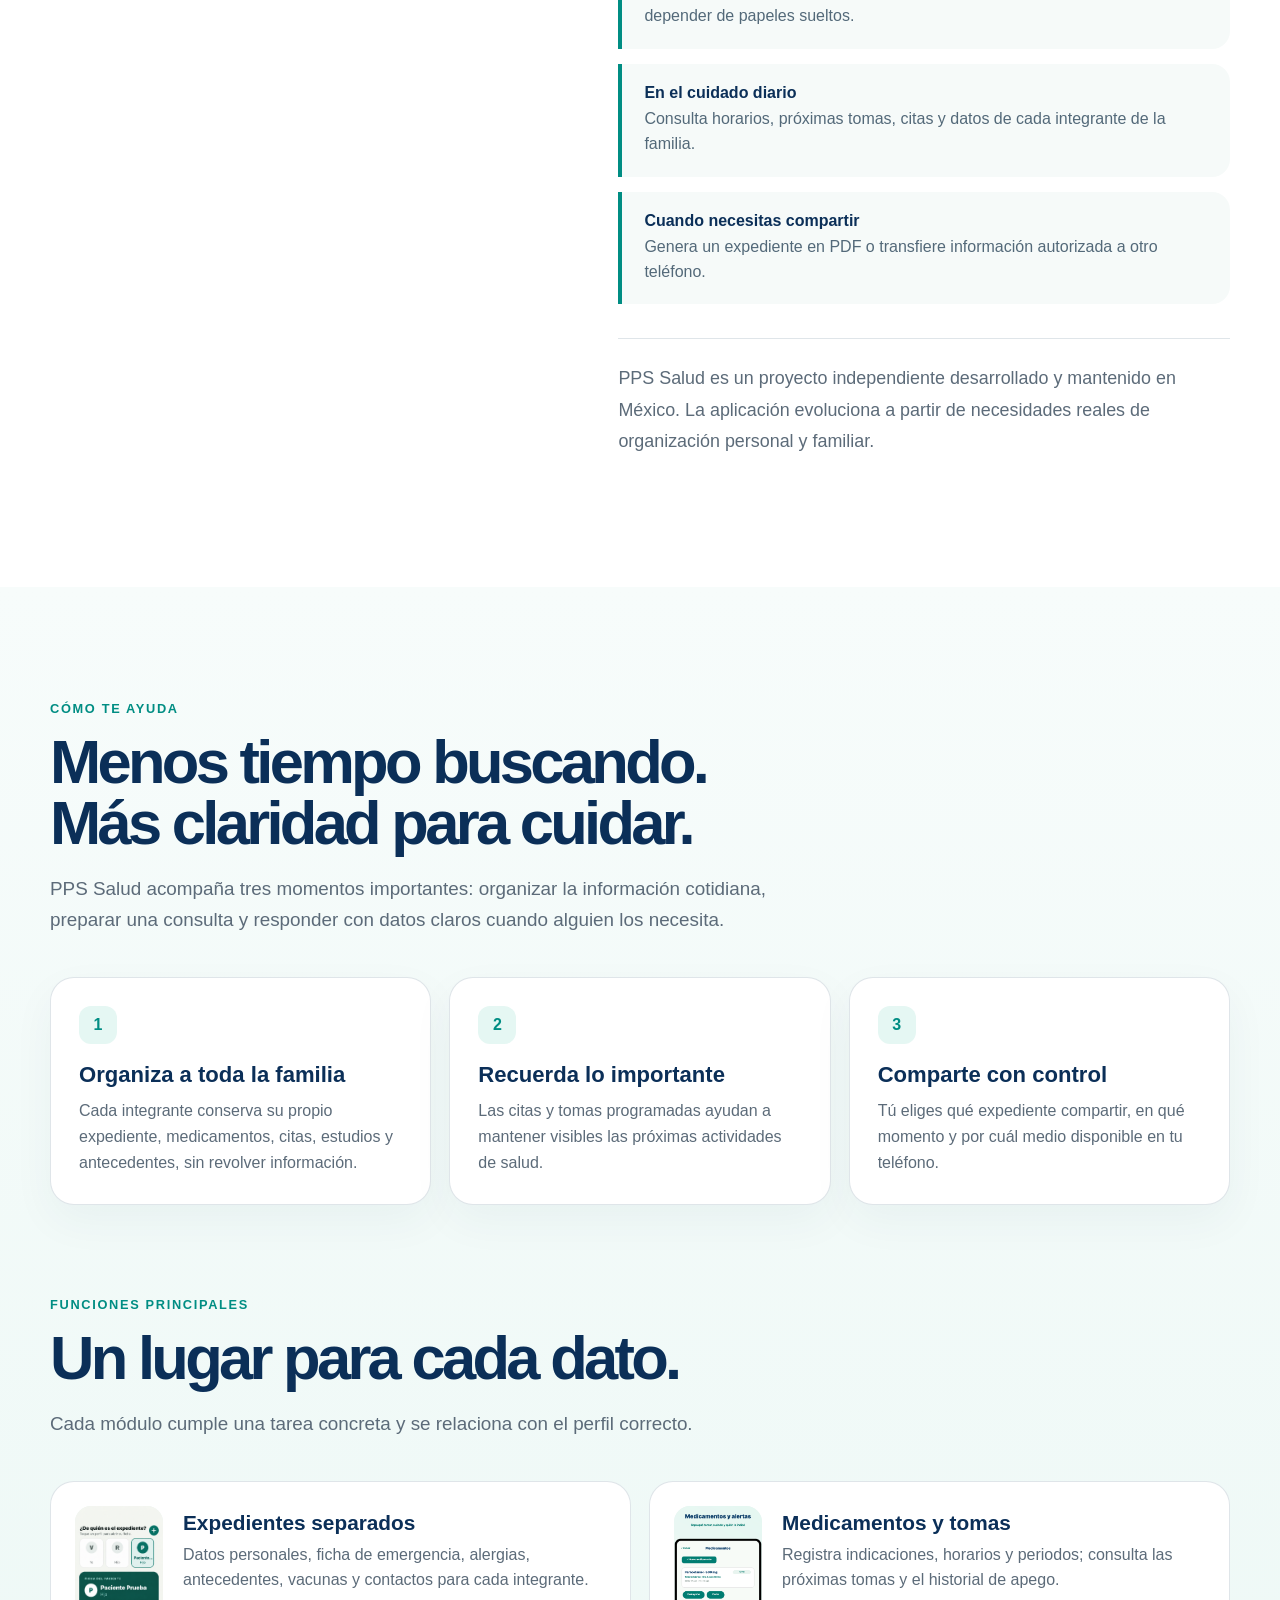
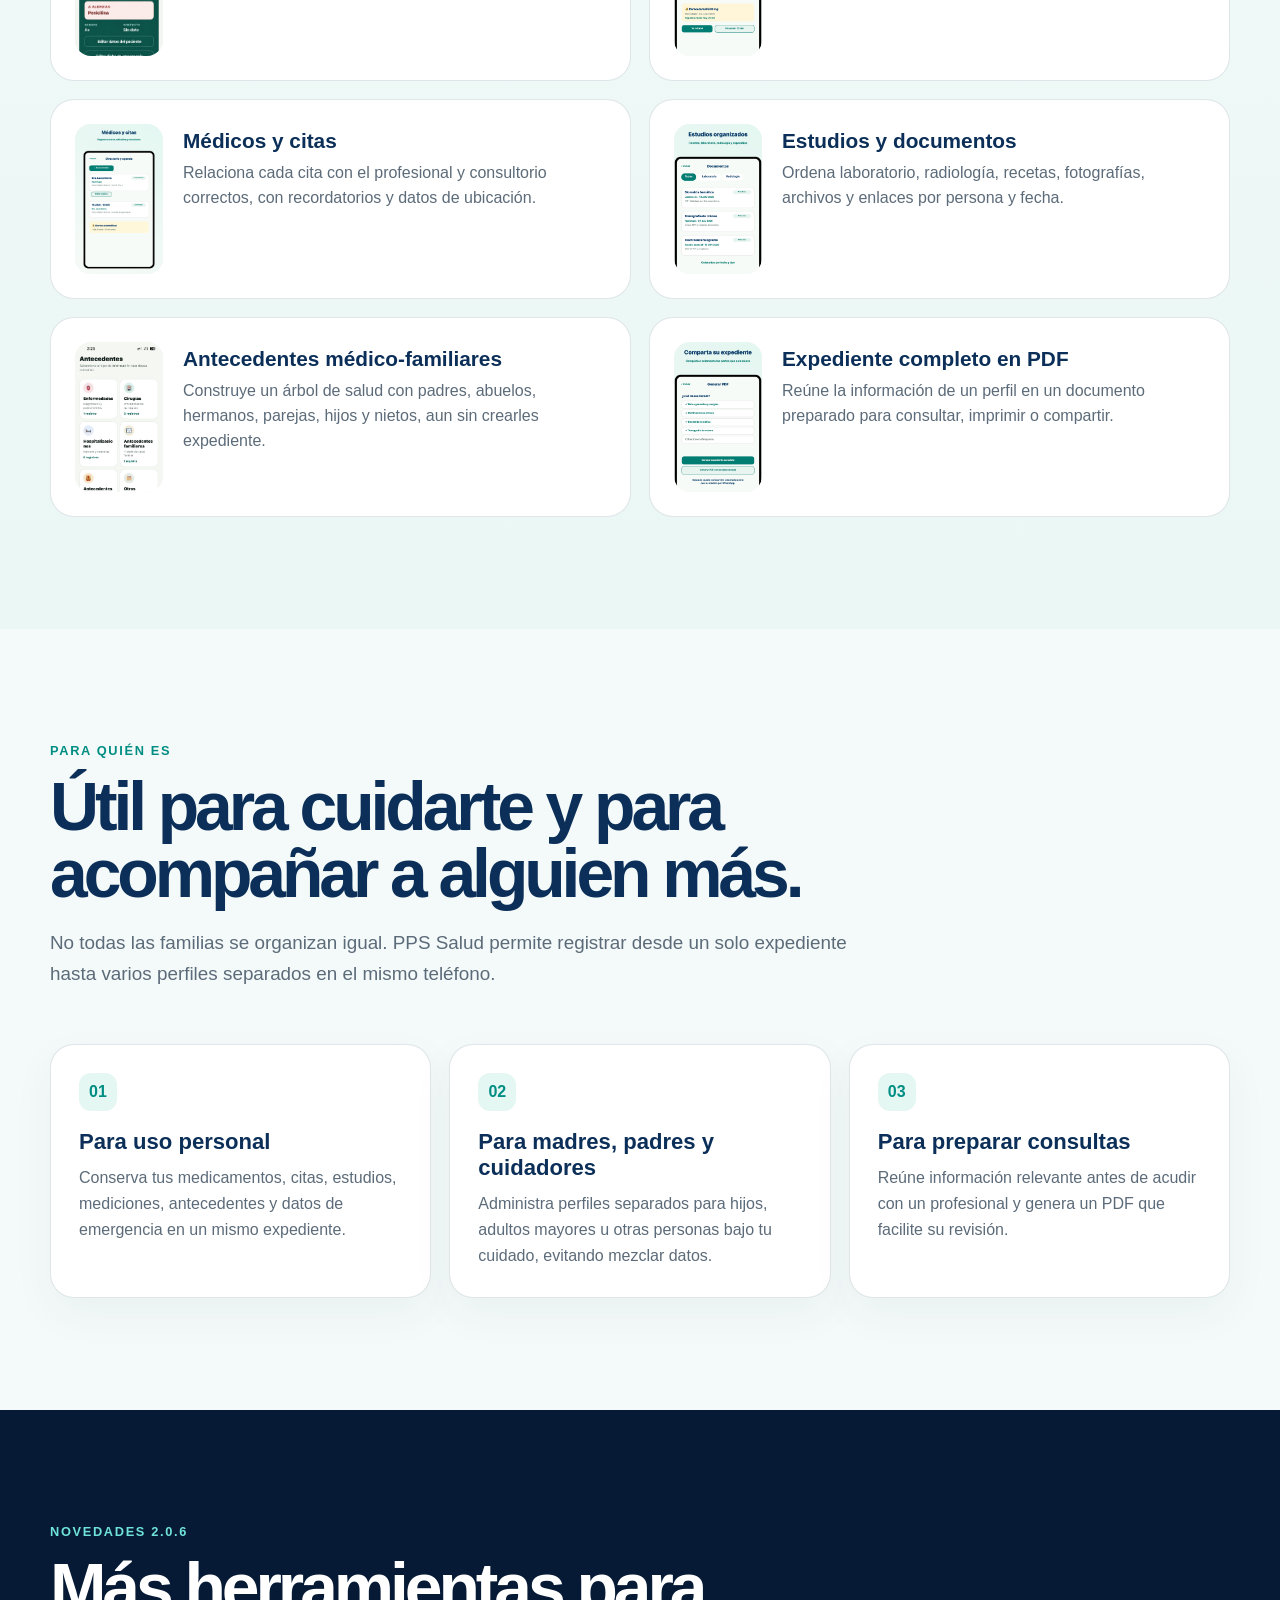
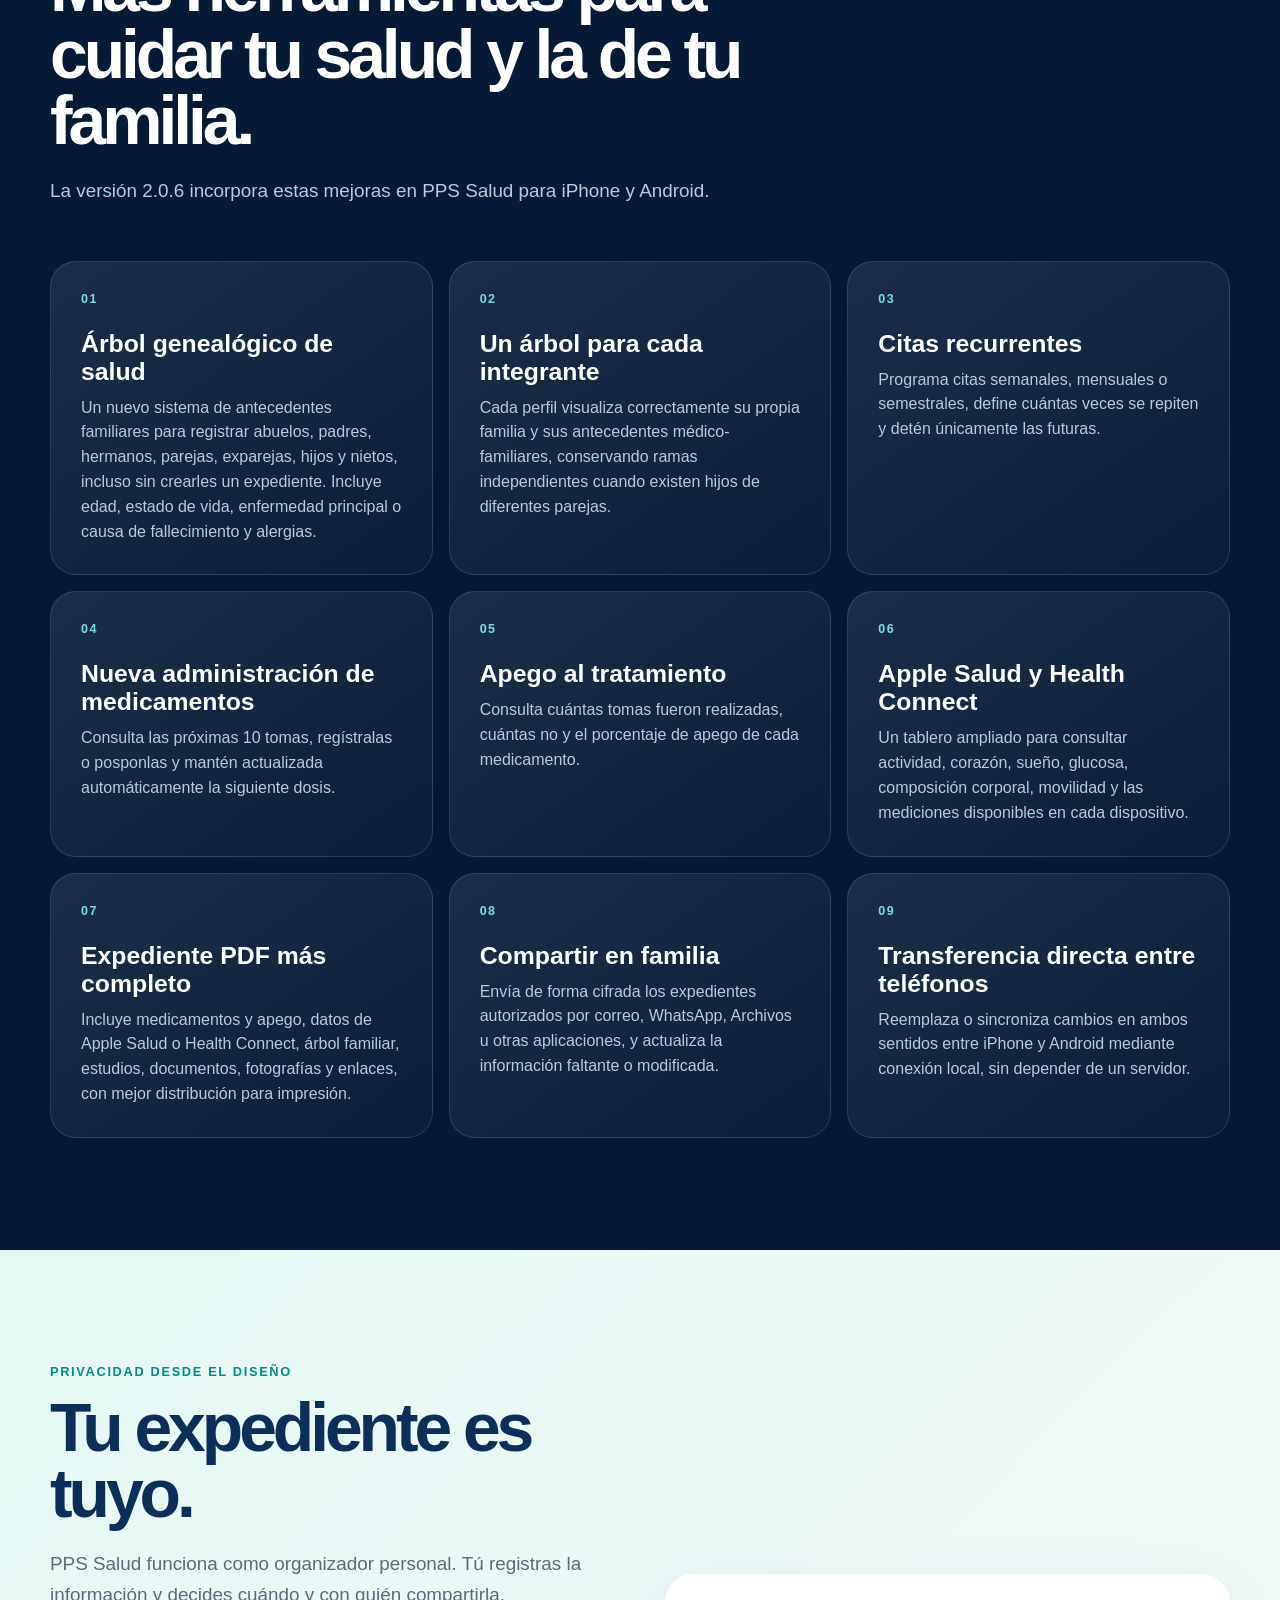
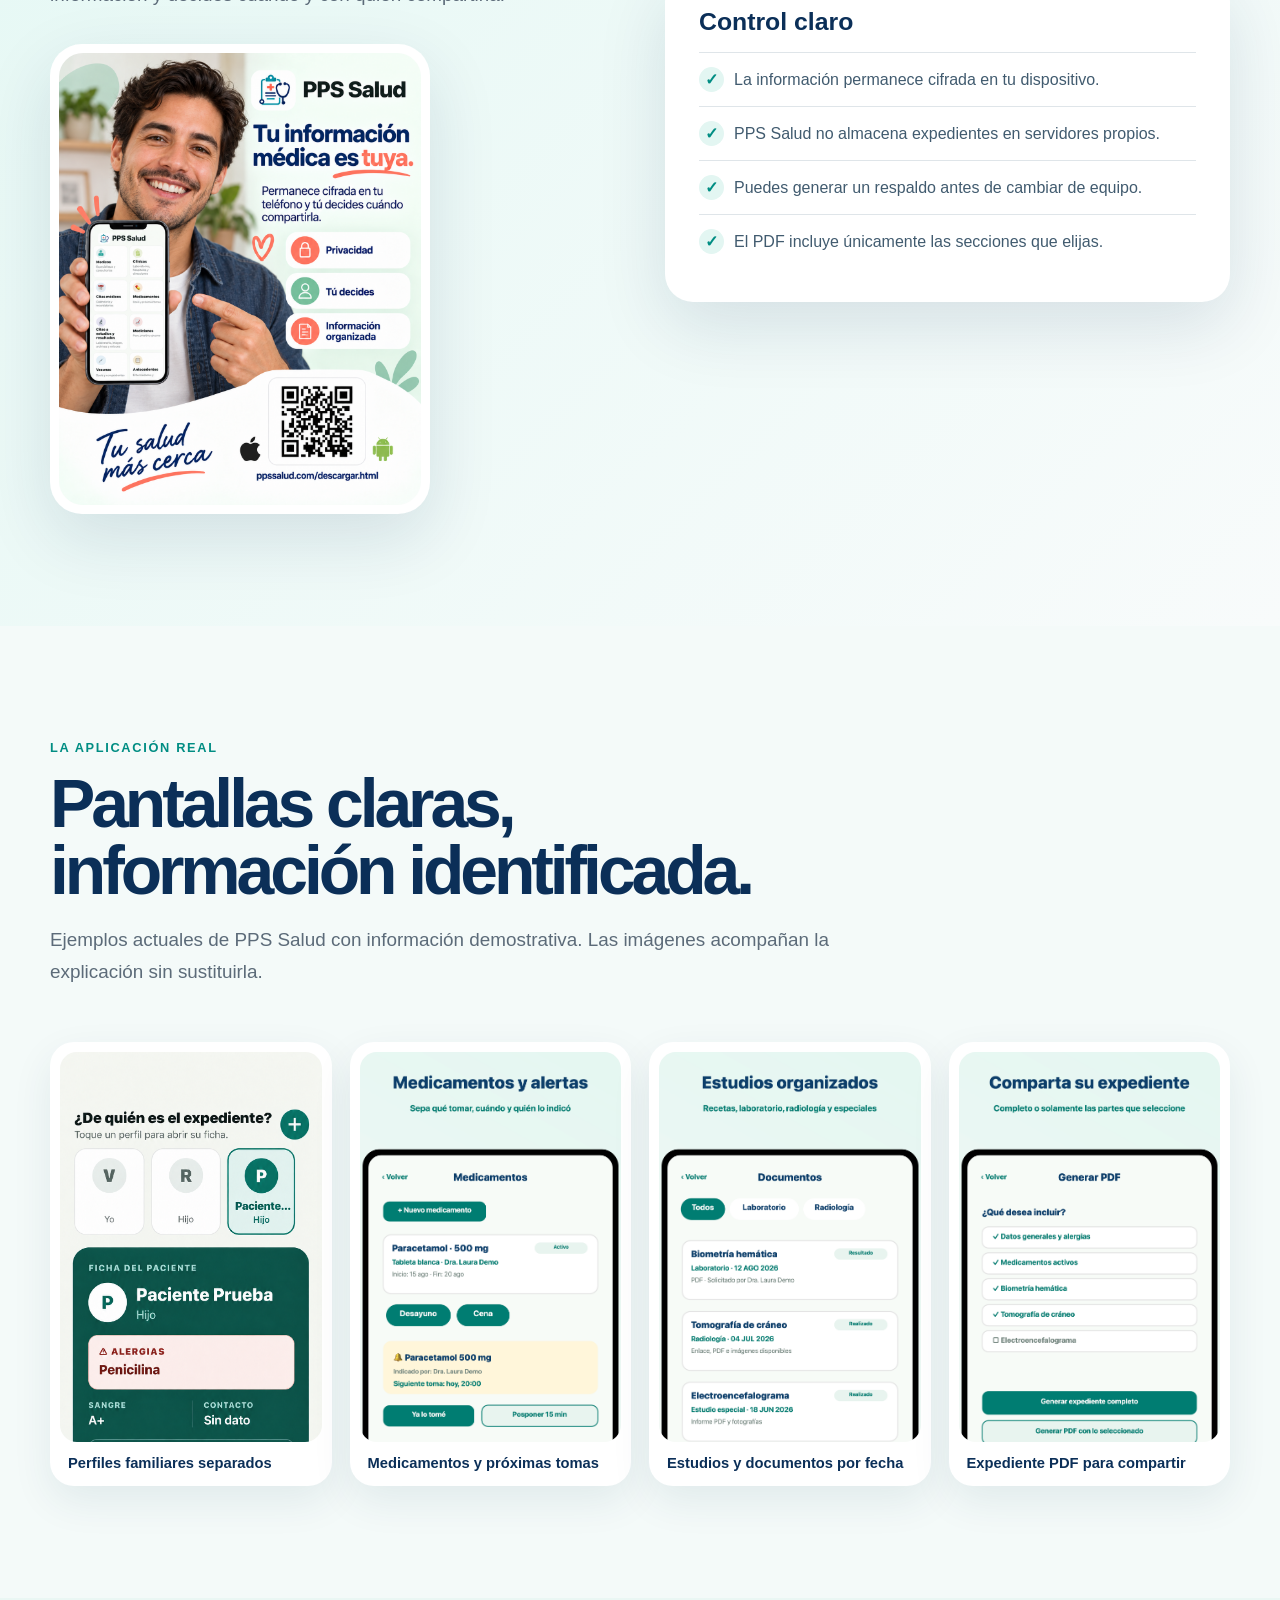
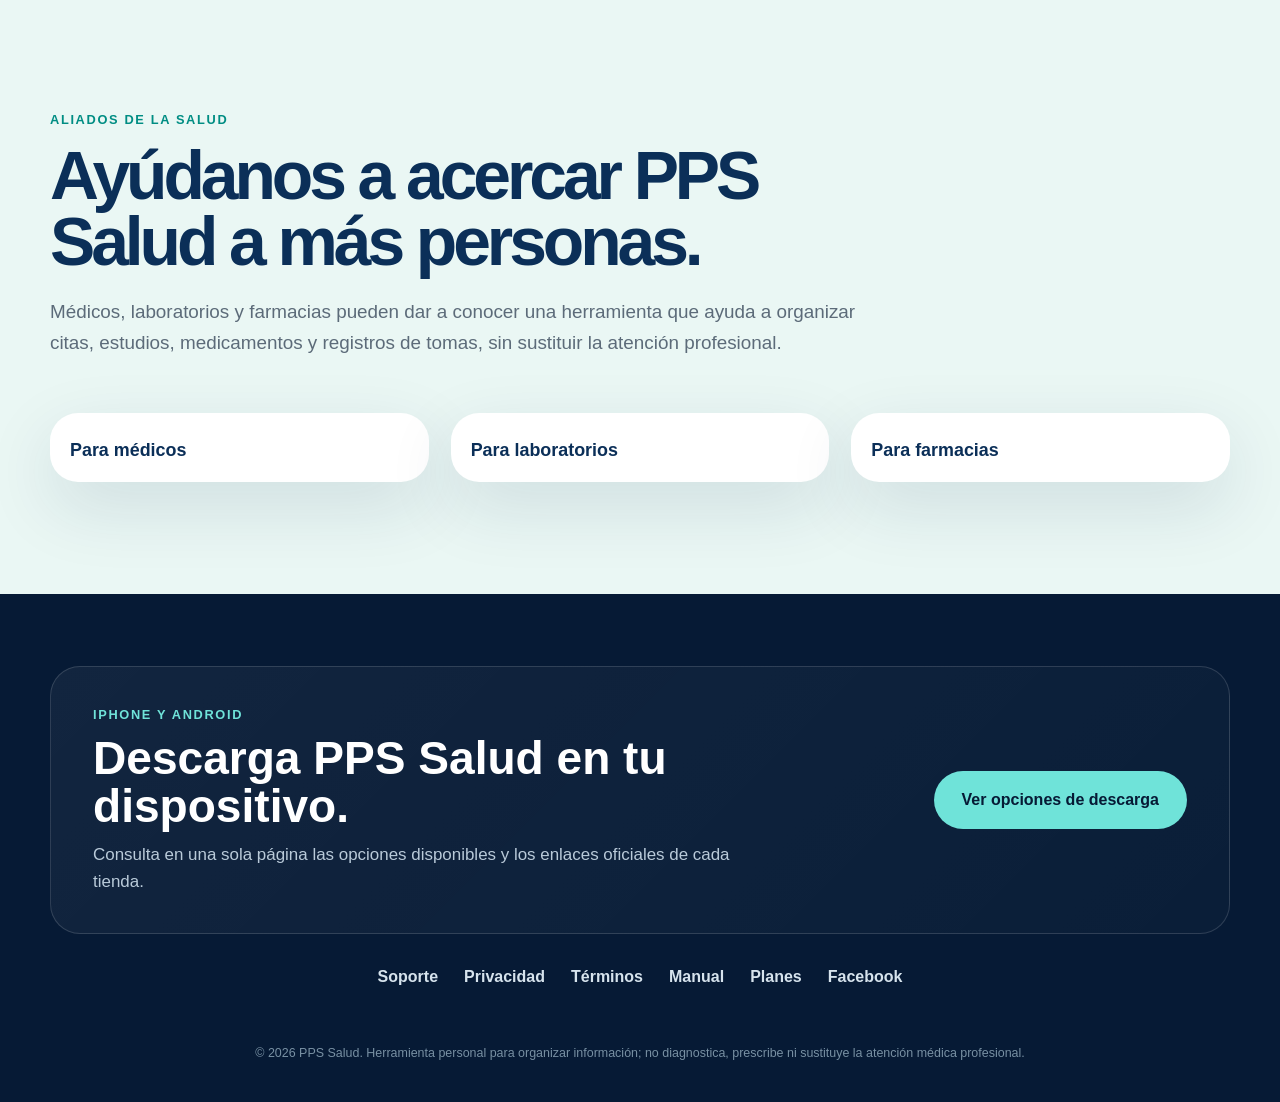
==== commit bdf4ac4d: "Actualiza sitio, privacidad y novedades 2.0.6" ====
--- a/conoce/index.html
+++ b/conoce/index.html
@@ -7,7 +7,7 @@
   <link rel="canonical" href="https://ppssalud.com/">
   <meta http-equiv="refresh" content="0;url=/">
   <script>location.replace('/');</script>
-  <script async src="https://pagead2.googlesyndication.com/pagead/js/adsbygoogle.js?client=ca-pub-6480744646471189" crossorigin="anonymous"></script>
+  <link rel="stylesheet" href="/site.css?v=20261012-5">
 </head>
-<body><p><a href="/">Ir al inicio de PPS Salud</a></p></body>
+<body class="legal-page"><nav class="site-nav"><div class="site-nav-inner"><a class="site-brand" href="/"><img src="/logo.png" alt="PPS Salud">PPS Salud</a></div><div class="site-links"><a href="/">Inicio</a><a href="/productos-servicios.html">Productos y servicios</a><a href="/informacion.html">Solicitar información</a><a href="/soporte.html">Soporte</a><a href="/Manual-de-usuario-PPS-Salud.pdf">Manual</a><a href="/privacidad.html">Privacidad</a><a href="/terminos.html">Términos</a><a href="/descargar.html">Descargas</a></div></nav><header class="page-hero"><span class="page-kicker">PPS Salud</span><h1>Conozca la aplicación.</h1><p>La información completa de PPS Salud, sus funciones y opciones de descarga se encuentra en la portada oficial.</p></header></body>
 </html>
--- a/site.css
+++ b/site.css
@@ -0,0 +1,67 @@
+:root{--ink:#061a35;--navy:#0b2f58;--teal:#008d83;--mint:#6fe3d9;--coral:#ff6755;--mist:#eff9f7;--muted:#5c6b79;--line:rgba(8,55,83,.13);--shadow:0 24px 70px rgba(9,45,79,.12)}
+*{box-sizing:border-box}
+html{scroll-behavior:smooth}
+body{margin:0;color:var(--ink);font-family:-apple-system,BlinkMacSystemFont,"SF Pro Display","Segoe UI",sans-serif;-webkit-font-smoothing:antialiased}
+.site-nav{position:sticky;top:0;z-index:50;background:#fffd;backdrop-filter:blur(22px);border-bottom:1px solid #08375312}
+.site-nav-inner{max-width:1180px;min-height:48px;margin:auto;padding:6px 24px;display:flex;align-items:center;justify-content:space-between;gap:16px}
+.site-brand{display:flex;align-items:center;gap:9px;text-decoration:none;font-weight:800;color:var(--navy);font-size:1rem}
+.site-brand img{width:34px;height:34px;border-radius:10px}
+.site-links{display:flex;align-items:center;justify-content:center;gap:6px 18px;min-height:36px;padding:5px 24px 7px;border-top:1px solid #0837530b;font-size:.84rem;font-weight:700;flex-wrap:wrap}
+.site-links a,.site-menu a{text-decoration:none;color:#24425f}
+.site-links a:hover,.site-menu a:hover{color:var(--teal)}
+.site-menu{display:none;position:relative}
+.site-menu summary{cursor:pointer;list-style:none;padding:10px 15px;border:1px solid var(--line);border-radius:99px;color:var(--navy);font-weight:800}
+.site-menu summary::-webkit-details-marker{display:none}
+.site-menu div{position:absolute;right:0;top:50px;min-width:220px;padding:12px;border:1px solid var(--line);border-radius:18px;background:#fff;box-shadow:var(--shadow)}
+.site-menu a{display:block;padding:11px 12px;border-radius:10px;font-weight:750}
+.legal-page{min-height:100vh;background:linear-gradient(155deg,#fff 10%,#f1faf8 58%,#e7f7f3)}
+.page-hero{display:block;max-width:960px;margin:auto;padding:70px 28px 28px}
+.page-kicker{color:var(--teal);font-size:.78rem;font-weight:850;text-transform:uppercase;letter-spacing:.13em}
+.page-hero h1{margin:12px 0 14px;color:var(--navy);font-size:clamp(2.5rem,6vw,4.8rem);line-height:.98;letter-spacing:-.055em}
+.page-hero p{max-width:760px;color:var(--muted);font-size:1.12rem;line-height:1.65}
+.legal-content{max-width:960px;margin:0 auto 70px;padding:8px 28px 40px}
+.legal-content>section,.legal-content>.content-card,.legal-card{background:#fff;border:1px solid var(--line);border-radius:24px;padding:30px;margin:18px 0;box-shadow:0 14px 45px #08375312}
+.legal-content h2{color:var(--navy);margin-top:30px}
+.legal-content a{color:var(--teal);font-weight:750}
+.download-page{min-height:100vh;background:var(--ink);color:#fff}
+.download-page .page-hero{text-align:center;max-width:1050px}
+.download-page .page-hero h1{color:#fff}
+.download-page .page-hero p{margin-left:auto;margin-right:auto;color:#b9cad9}
+.store-grid{display:grid;grid-template-columns:repeat(2,minmax(0,1fr));gap:24px;max-width:950px;margin:0 auto;padding:8px 28px 80px}
+.store-card{display:flex;flex-direction:column;align-items:center;padding:30px;border:1px solid #ffffff25;border-radius:28px;background:#ffffff0d;text-align:center}
+.store-card h2{margin:0 0 8px;font-size:1.8rem}.store-card p{min-height:44px;margin:0 0 20px;color:#b9cad9;line-height:1.5}
+.store-qr{width:min(280px,78vw);padding:18px;border-radius:28px;background:#fff;box-shadow:0 25px 65px #0005}.store-qr img{display:block;width:100%;border-radius:12px}
+.store-badge{display:flex;align-items:center;justify-content:center;min-height:62px;margin-top:20px}.store-badge img{display:block;max-height:58px;max-width:230px}
+.store-visible-link{width:100%;margin-top:22px;padding:14px;border:1px solid #ffffff25;border-radius:14px;background:#001328;color:#d8e6ef;font-size:.82rem;line-height:1.5;overflow-wrap:anywhere;user-select:all}
+.store-status{display:inline-block;margin-top:12px;padding:7px 11px;border-radius:99px;background:#6fe3d91a;color:var(--mint);font-size:.78rem;font-weight:800}
+.site-footer{max-width:none;margin:0;background:var(--ink);color:#9eb0bf;text-align:center;padding:30px 24px;font-size:.84rem}
+@media(max-width:920px){.site-links{justify-content:flex-start;flex-wrap:nowrap;overflow-x:auto;-webkit-overflow-scrolling:touch;scrollbar-width:thin}.site-links a{white-space:nowrap}.site-menu{display:none}}
+@media(max-width:620px){.site-nav-inner{min-height:46px;padding:6px 16px}.site-links{padding:6px 16px 8px}.page-hero{padding:48px 20px 20px}.legal-content{padding:6px 18px 30px}.legal-content>section,.legal-content>.content-card,.legal-card{padding:22px;border-radius:19px}.store-grid{grid-template-columns:1fr;padding:6px 18px 60px}.store-card{padding:22px}}
+/* Portada y campaña 2026 */
+.hero-inner{grid-template-columns:minmax(0,1fr) minmax(360px,.82fr);gap:64px;padding-top:64px}
+.hero-copy{max-width:650px}
+.hero h1{max-width:700px;font-size:clamp(3.2rem,6vw,5.8rem);line-height:.94;letter-spacing:-.065em;margin:22px 0}
+.hero h1 span{margin-top:.08em}
+.campaign-hero{position:relative;max-width:455px;margin:auto;padding:10px;border-radius:34px;background:#fff;box-shadow:0 34px 90px rgba(9,45,79,.18);transform:rotate(1deg)}
+.campaign-hero>img{width:100%;border-radius:25px}
+.campaign-hero-note{position:static;display:flex;align-items:center;gap:16px;margin:12px 2px 0;padding:17px 20px;border:1px solid #fff;border-radius:18px;background:#fffffff2;box-shadow:0 18px 45px #08375324;color:var(--navy)}
+.campaign-hero-note strong{white-space:nowrap}.campaign-hero-note span{font-size:.86rem;color:var(--muted);line-height:1.35}
+.feature-section{background:linear-gradient(180deg,#f7fcfb,#eaf7f4)}
+.feature-head{max-width:760px;margin-bottom:42px}.feature-section .kicker{color:var(--teal)}
+.feature-section h2{color:var(--navy);font-size:clamp(2.5rem,4.8vw,4.6rem)}
+.feature-grid{gap:18px}.feature-grid .feature{position:relative;min-height:178px;padding:27px 26px 24px;border:1px solid rgba(8,55,83,.1);border-radius:24px;background:#fff;box-shadow:0 14px 38px rgba(9,45,79,.07);transition:transform .25s ease,box-shadow .25s ease}
+.feature-grid .feature:hover{transform:translateY(-4px);box-shadow:0 22px 48px rgba(9,45,79,.12)}
+.feature-grid .num{display:grid;place-items:center;width:38px;height:38px;border-radius:12px;background:#e2f6f2;color:var(--teal);letter-spacing:0}
+.feature-grid .feature h3{margin:20px 0 8px;color:var(--navy);font-size:1.38rem}.feature-grid .feature p{color:var(--muted);line-height:1.5}
+.campaign-section{background:#fff}.campaign-head{max-width:820px}.campaign-grid{display:grid;grid-template-columns:repeat(3,1fr);gap:24px;align-items:start}
+.campaign-grid figure{margin:0;padding:9px 9px 18px;border:1px solid var(--line);border-radius:28px;background:#fff;box-shadow:0 18px 50px #08375317;overflow:hidden}
+.campaign-grid figure:nth-child(2),.campaign-grid figure:nth-child(5){transform:translateY(34px)}
+.campaign-grid img{width:100%;border-radius:20px}.campaign-grid figcaption{padding:15px 10px 0;color:var(--navy);font-weight:800;text-align:center}
+.feature-highlight{display:grid;grid-template-columns:minmax(240px,390px) 1fr;gap:48px;align-items:center;margin-top:54px;padding:30px;border-radius:32px;background:linear-gradient(135deg,#fff,#f1faf8);box-shadow:0 20px 60px rgba(9,45,79,.09)}
+.feature-highlight img{width:100%;border-radius:24px}.feature-highlight h3{margin:12px 0;font-size:clamp(1.8rem,3.4vw,3.1rem);line-height:1.05;letter-spacing:-.04em;color:var(--navy)}.feature-highlight p{color:var(--muted);font-size:1.05rem;line-height:1.6}
+.campaign-shot{max-width:430px;margin:auto;padding:9px;border-radius:32px;background:#fff;box-shadow:var(--shadow)}.campaign-shot img{width:100%;border-radius:24px}
+.privacy-intro .head{margin-bottom:34px}.privacy-shot{max-width:380px;margin-left:0}
+.download-compact{padding:72px 24px 38px;background:var(--ink);color:#fff}.download-compact-inner{display:grid;grid-template-columns:minmax(0,1fr) auto;gap:48px;align-items:center;max-width:1180px;margin:auto;padding:38px 42px;border:1px solid #ffffff24;border-radius:30px;background:linear-gradient(135deg,#ffffff0d,#ffffff05)}.download-compact .kicker{color:var(--mint)}.download-compact h2{max-width:700px;margin:12px 0 10px;color:#fff;font-size:clamp(2rem,3.6vw,3.4rem);line-height:1.04}.download-compact p{max-width:680px;margin:0;color:#b9cad9;font-size:1.06rem;line-height:1.6}.download-compact-cta{display:inline-flex;align-items:center;justify-content:center;min-height:58px;padding:0 28px;border-radius:999px;background:var(--mint);color:var(--ink);font-weight:900;text-decoration:none;white-space:nowrap}.download-compact .download-links{margin-top:34px}
+@media(max-width:920px){.hero-inner{grid-template-columns:1fr;gap:54px}.campaign-hero{max-width:430px}.campaign-grid{grid-template-columns:repeat(2,1fr)}.campaign-grid figure:nth-child(2),.campaign-grid figure:nth-child(5){transform:none}}
+@media(max-width:920px){.feature-highlight{grid-template-columns:1fr}.feature-highlight img{max-width:380px;margin:auto}.privacy-shot{margin:auto}.download-compact-inner{grid-template-columns:1fr;gap:26px}}
+@media(max-width:620px){.hero h1{font-size:clamp(3rem,15vw,4.3rem)}.campaign-hero-note{position:static;margin:10px 2px 0;display:block}.campaign-hero-note strong,.campaign-hero-note span{display:block}.campaign-hero-note span{margin-top:5px}.feature-grid,.campaign-grid{grid-template-columns:1fr}.feature-grid .feature{min-height:0}.campaign-grid{gap:18px}.feature-highlight{padding:18px;gap:24px}}
